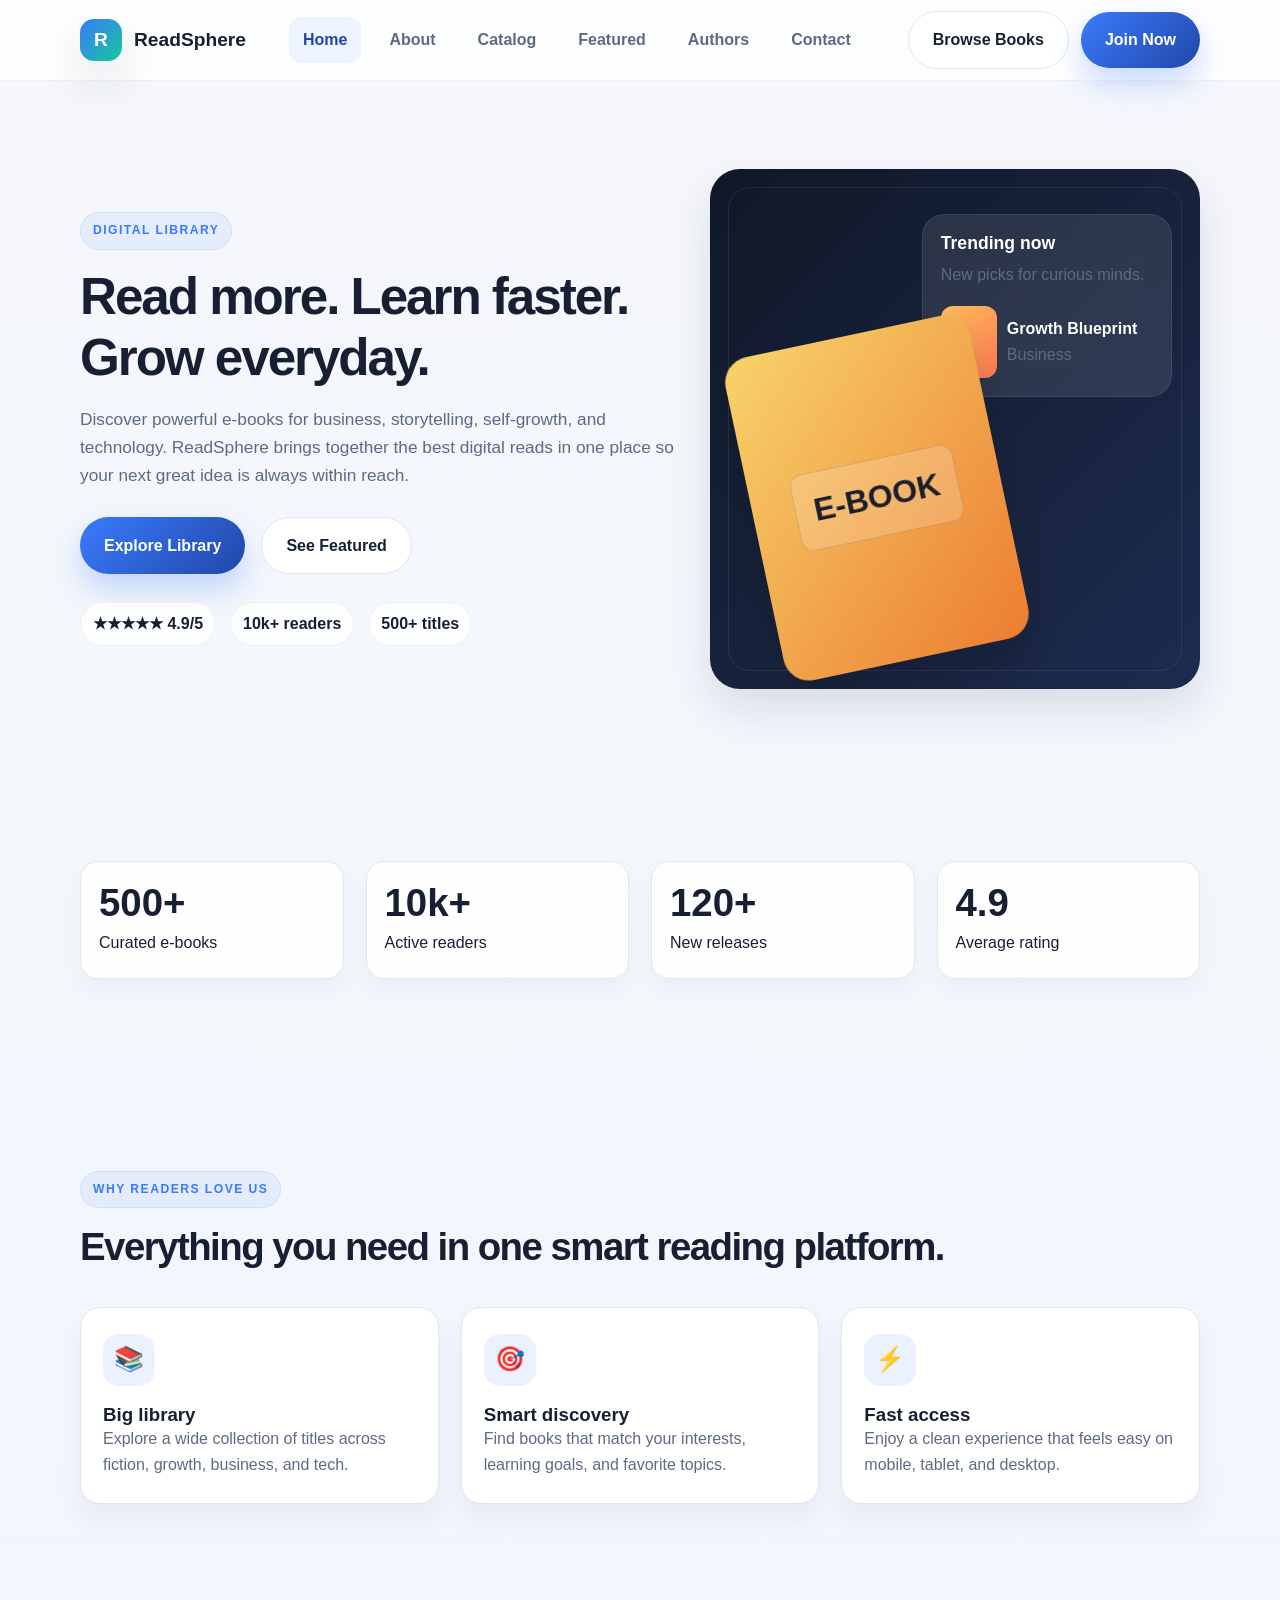
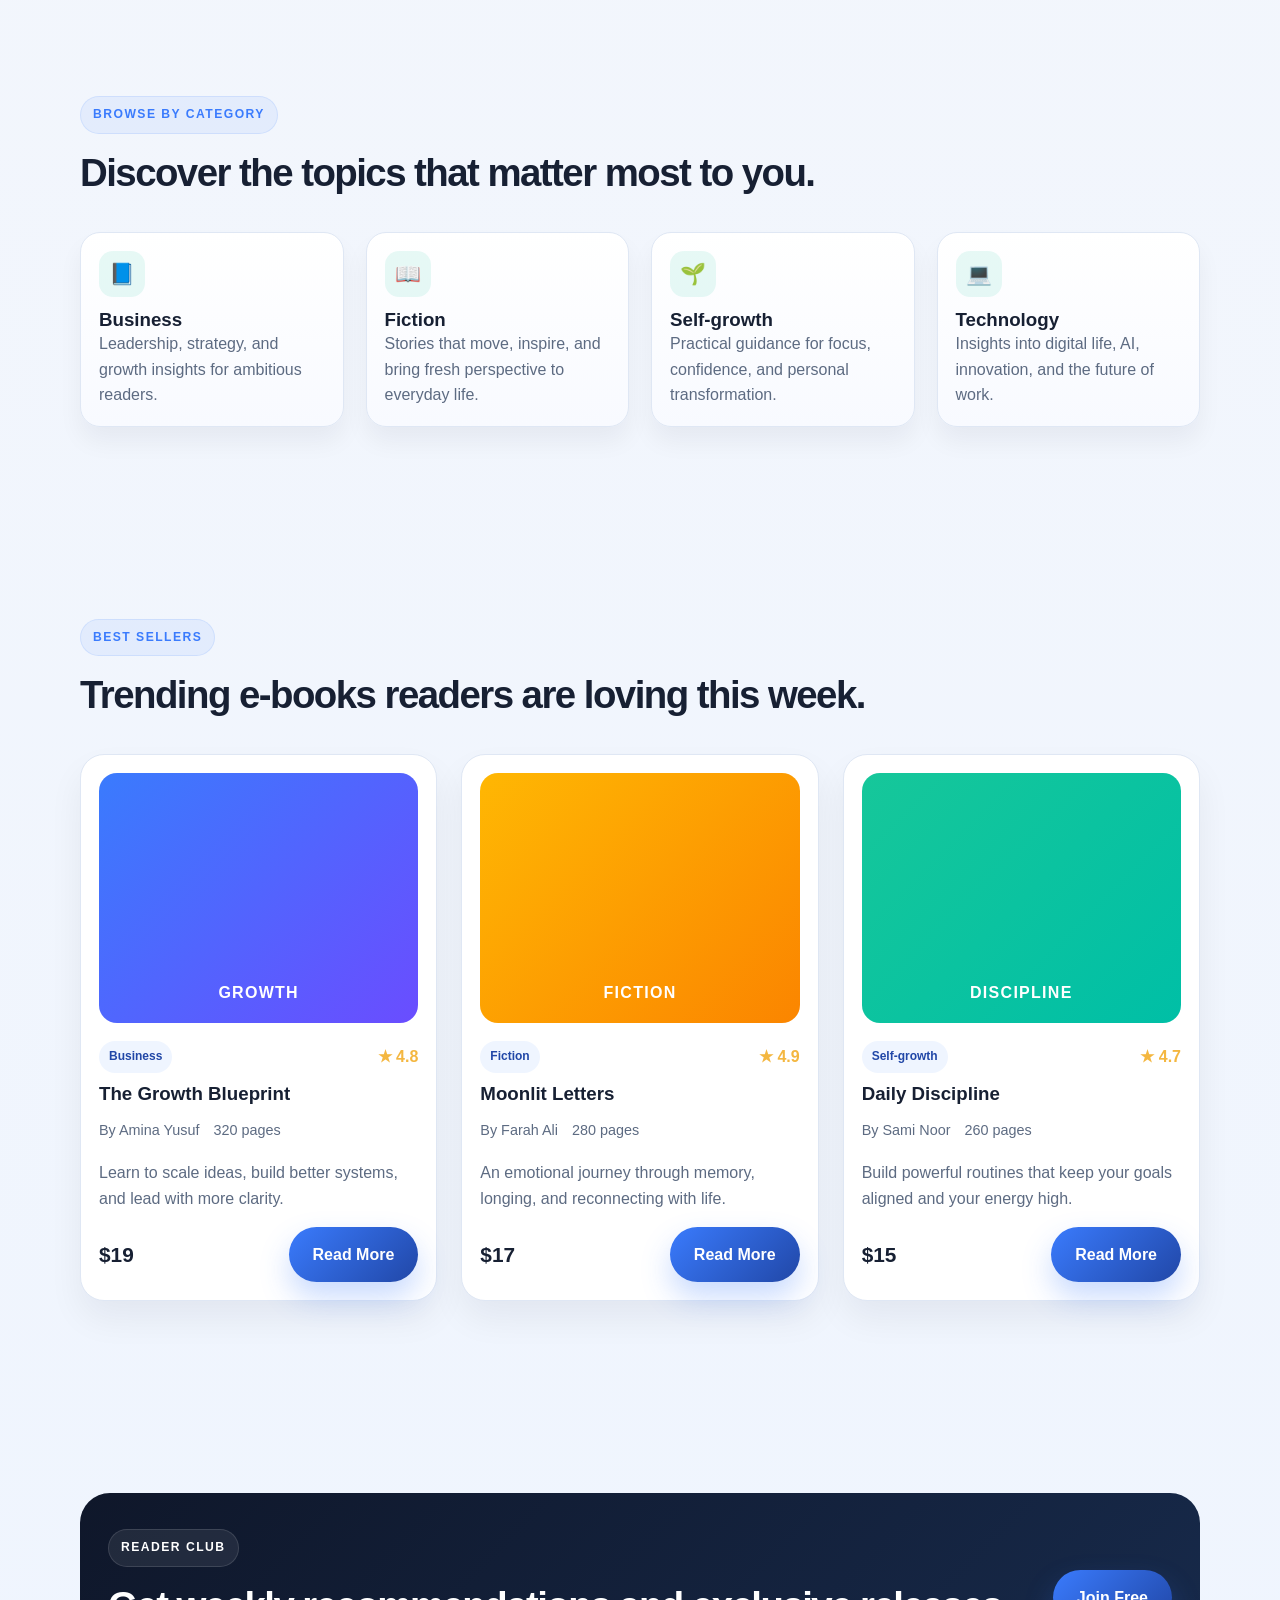
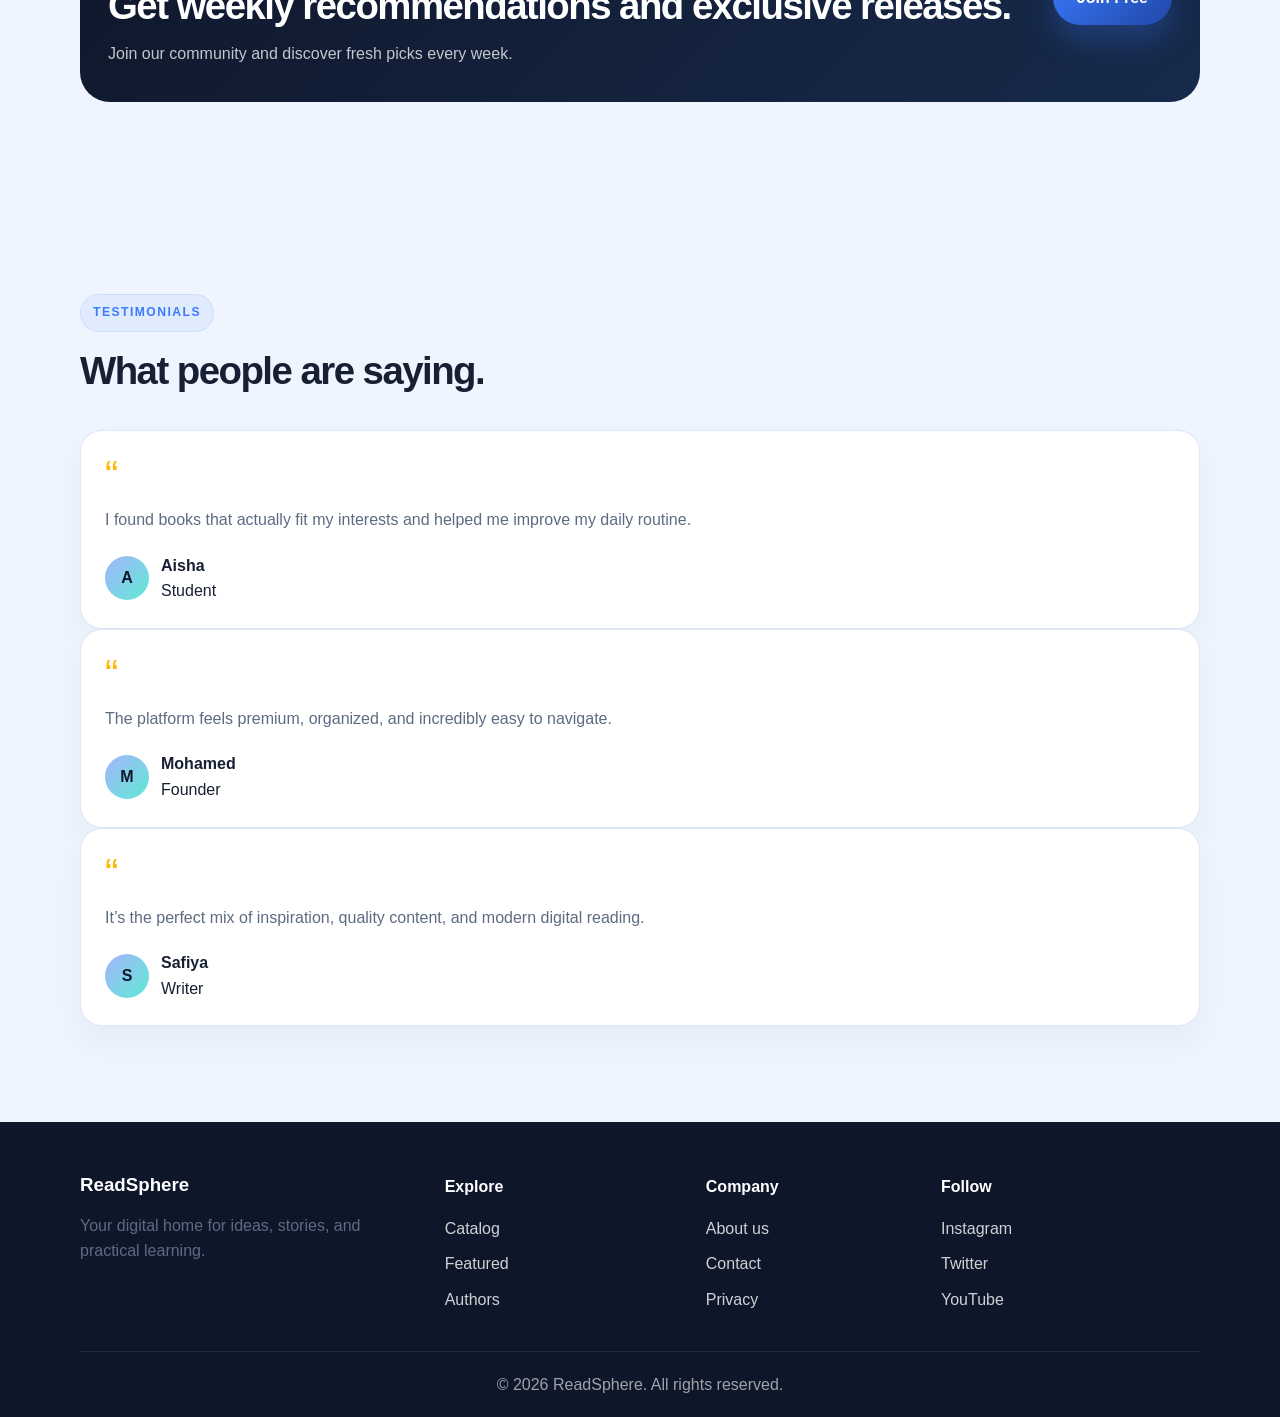
==== index.html @ 482d1f6d "adding about page" ====
<!DOCTYPE html>
<html lang="en">
  <head>
    <meta charset="UTF-8" />
    <meta name="viewport" content="width=device-width, initial-scale=1.0" />
    <title>ReadSphere | Digital E-Book Library</title>
    <meta name="description" content="ReadSphere is a modern e-book website featuring curated reads, bestselling titles, and a clean reader-first experience." />
    <link rel="stylesheet" href="styles.css" />
  </head>
  <body>
    <header class="site-header">
      <div class="container navbar">
        <a href="index.html" class="brand">
          <span class="brand-mark">R</span>
          <span>ReadSphere</span>
        </a>

        <button class="menu-toggle" aria-label="Open menu">☰</button>

        <nav class="nav-links">
          <a href="index.html" class="active">Home</a>
          <a href="about.html">About</a>
          <a href="catalog.html">Catalog</a>
          <a href="featured.html">Featured</a>
          <a href="authors.html">Authors</a>
          <a href="contact.html">Contact</a>
        </nav>

        <div class="nav-actions">
          <a class="btn btn-secondary" href="catalog.html">Browse Books</a>
          <a class="btn btn-primary" href="contact.html">Join Now</a>
        </div>
      </div>
    </header>

    <main>
      <section class="hero">
        <div class="container hero-inner">
          <div class="hero-copy">
            <span class="eyebrow">Digital library</span>
            <h1>Read more. Learn faster. Grow everyday.</h1>
            <p>
              Discover powerful e-books for business, storytelling, self-growth, and technology.
              ReadSphere brings together the best digital reads in one place so your next great idea is always within reach.
            </p>

            <div class="hero-actions">
              <a class="btn btn-primary" href="catalog.html">Explore Library</a>
              <a class="btn btn-secondary" href="featured.html">See Featured</a>
            </div>

            <div class="hero-meta">
              <span class="rating-pill">★★★★★ 4.9/5</span>
              <span class="stat-pill">10k+ readers</span>
              <span class="stat-pill">500+ titles</span>
            </div>
          </div>

          <div class="hero-visual">
            <div class="book-showcase">
              <div class="library-card">
                <h3>Trending now</h3>
                <p>New picks for curious minds.</p>
                <div class="mini-book">
                  <div class="mini-cover"></div>
                  <div>
                    <strong>Growth Blueprint</strong>
                    <p>Business</p>
                  </div>
                </div>
              </div>
              <div class="hero-book"></div>
            </div>
          </div>
        </div>
      </section>

      <section class="section">
        <div class="container">
          <div class="stats-grid">
            <div class="stat-card">
              <strong>500+</strong>
              <span>Curated e-books</span>
            </div>
            <div class="stat-card">
              <strong>10k+</strong>
              <span>Active readers</span>
            </div>
            <div class="stat-card">
              <strong>120+</strong>
              <span>New releases</span>
            </div>
            <div class="stat-card">
              <strong>4.9</strong>
              <span>Average rating</span>
            </div>
          </div>
        </div>
      </section>

      <section class="section">
        <div class="container">
          <div class="section-header">
            <span class="eyebrow">Why readers love us</span>
            <h2>Everything you need in one smart reading platform.</h2>
          </div>

          <div class="feature-grid">
            <article class="card feature-card">
              <div class="feature-icon">📚</div>
              <h3>Big library</h3>
              <p>Explore a wide collection of titles across fiction, growth, business, and tech.</p>
            </article>

            <article class="card feature-card">
              <div class="feature-icon">🎯</div>
              <h3>Smart discovery</h3>
              <p>Find books that match your interests, learning goals, and favorite topics.</p>
            </article>

            <article class="card feature-card">
              <div class="feature-icon">⚡</div>
              <h3>Fast access</h3>
              <p>Enjoy a clean experience that feels easy on mobile, tablet, and desktop.</p>
            </article>
          </div>
        </div>
      </section>

      <section class="section">
        <div class="container">
          <div class="section-header">
            <span class="eyebrow">Browse by category</span>
            <h2>Discover the topics that matter most to you.</h2>
          </div>

          <div class="category-grid">
            <article class="card category-card">
              <div class="category-badge">📘</div>
              <h3>Business</h3>
              <p>Leadership, strategy, and growth insights for ambitious readers.</p>
            </article>

            <article class="card category-card">
              <div class="category-badge">📖</div>
              <h3>Fiction</h3>
              <p>Stories that move, inspire, and bring fresh perspective to everyday life.</p>
            </article>

            <article class="card category-card">
              <div class="category-badge">🌱</div>
              <h3>Self-growth</h3>
              <p>Practical guidance for focus, confidence, and personal transformation.</p>
            </article>

            <article class="card category-card">
              <div class="category-badge">💻</div>
              <h3>Technology</h3>
              <p>Insights into digital life, AI, innovation, and the future of work.</p>
            </article>
          </div>
        </div>
      </section>

      <section class="section">
        <div class="container">
          <div class="section-header">
            <span class="eyebrow">Best sellers</span>
            <h2>Trending e-books readers are loving this week.</h2>
          </div>

          <div class="book-grid">
            <article class="book-card">
              <div class="book-cover">GROWTH</div>
              <div class="book-header">
                <span class="tag">Business</span>
                <span class="rating">★ 4.8</span>
              </div>
              <h3>The Growth Blueprint</h3>
              <div class="book-meta">
                <span>By Amina Yusuf</span>
                <span>320 pages</span>
              </div>
              <p>Learn to scale ideas, build better systems, and lead with more clarity.</p>
              <div class="book-footer">
                <span class="price">$19</span>
                <a class="btn btn-primary" href="featured.html">Read More</a>
              </div>
            </article>

            <article class="book-card">
              <div class="book-cover alt-1">FICTION</div>
              <div class="book-header">
                <span class="tag">Fiction</span>
                <span class="rating">★ 4.9</span>
              </div>
              <h3>Moonlit Letters</h3>
              <div class="book-meta">
                <span>By Farah Ali</span>
                <span>280 pages</span>
              </div>
              <p>An emotional journey through memory, longing, and reconnecting with life.</p>
              <div class="book-footer">
                <span class="price">$17</span>
                <a class="btn btn-primary" href="featured.html">Read More</a>
              </div>
            </article>

            <article class="book-card">
              <div class="book-cover alt-2">DISCIPLINE</div>
              <div class="book-header">
                <span class="tag">Self-growth</span>
                <span class="rating">★ 4.7</span>
              </div>
              <h3>Daily Discipline</h3>
              <div class="book-meta">
                <span>By Sami Noor</span>
                <span>260 pages</span>
              </div>
              <p>Build powerful routines that keep your goals aligned and your energy high.</p>
              <div class="book-footer">
                <span class="price">$15</span>
                <a class="btn btn-primary" href="featured.html">Read More</a>
              </div>
            </article>
          </div>
        </div>
      </section>

      <section class="section">
        <div class="container">
          <div class="cta">
            <div>
              <span class="eyebrow" style="background: rgba(255,255,255,0.08); color: white; border-color: rgba(255,255,255,0.12);">Reader club</span>
              <h2>Get weekly recommendations and exclusive releases.</h2>
              <p>Join our community and discover fresh picks every week.</p>
            </div>
            <a class="btn btn-primary" href="contact.html">Join Free</a>
          </div>
        </div>
      </section>

      <section class="section">
        <div class="container">
          <div class="section-header">
            <span class="eyebrow">Testimonials</span>
            <h2>What people are saying.</h2>
          </div>

          <div class="testimonial-grid">
            <article class="testimonial">
              <span class="quote-mark">“</span>
              <p>I found books that actually fit my interests and helped me improve my daily routine.</p>
              <div class="person">
                <div class="avatar">A</div>
                <div>
                  <strong>Aisha</strong>
                  <div>Student</div>
                </div>
              </div>
            </article>

            <article class="testimonial">
              <span class="quote-mark">“</span>
              <p>The platform feels premium, organized, and incredibly easy to navigate.</p>
              <div class="person">
                <div class="avatar">M</div>
                <div>
                  <strong>Mohamed</strong>
                  <div>Founder</div>
                </div>
              </div>
            </article>

            <article class="testimonial">
              <span class="quote-mark">“</span>
              <p>It’s the perfect mix of inspiration, quality content, and modern digital reading.</p>
              <div class="person">
                <div class="avatar">S</div>
                <div>
                  <strong>Safiya</strong>
                  <div>Writer</div>
                </div>
              </div>
            </article>
          </div>
        </div>
      </section>
    </main>

    <footer class="footer">
      <div class="container">
        <div class="footer-grid">
          <div>
            <h3>ReadSphere</h3>
            <p>Your digital home for ideas, stories, and practical learning.</p>
          </div>
          <div>
            <h4>Explore</h4>
            <ul class="footer-list">
              <li><a href="catalog.html">Catalog</a></li>
              <li><a href="featured.html">Featured</a></li>
              <li><a href="authors.html">Authors</a></li>
            </ul>
          </div>
          <div>
            <h4>Company</h4>
            <ul class="footer-list">
              <li><a href="about.html">About us</a></li>
              <li><a href="contact.html">Contact</a></li>
              <li><a href="#">Privacy</a></li>
            </ul>
          </div>
          <div>
            <h4>Follow</h4>
            <ul class="footer-list">
              <li>Instagram</li>
              <li>Twitter</li>
              <li>YouTube</li>
            </ul>
          </div>
        </div>

        <div class="footer-note">© <span id="year"></span> ReadSphere. All rights reserved.</div>
      </div>
    </footer>

    <script src="script.js"></script>
  </body>
</html>
---- styles.css ----
:root {
  --bg: #f5f7fb;
  --panel: #ffffff;
  --panel-soft: #eef3ff;
  --primary: #3a7bfd;
  --primary-dark: #2147a7;
  --secondary: #ffb703;
  --accent: #16c79a;
  --text: #172033;
  --muted: #5d6b82;
  --line: #dfe7f4;
  --shadow: 0 20px 45px rgba(19, 36, 66, 0.12);
  --radius: 20px;
}

* {
  box-sizing: border-box;
  margin: 0;
  padding: 0;
}

html {
  scroll-behavior: smooth;
}

body {
  font-family: 'Segoe UI', Tahoma, Geneva, Verdana, sans-serif;
  background: linear-gradient(180deg, #f5f7fb 0%, #edf4ff 100%);
  color: var(--text);
  line-height: 1.6;
}

a {
  text-decoration: none;
  color: inherit;
}

img {
  max-width: 100%;
  display: block;
}

button,
input,
textarea {
  font: inherit;
}

.container {
  width: min(1120px, calc(100% - 32px));
  margin: 0 auto;
}

.section {
  padding: 96px 0;
}

.section-header {
  margin-bottom: 36px;
}

.eyebrow {
  display: inline-block;
  font-size: 0.76rem;
  letter-spacing: 0.12em;
  text-transform: uppercase;
  color: var(--primary);
  background: rgba(58, 123, 253, 0.08);
  border: 1px solid rgba(58, 123, 253, 0.12);
  padding: 8px 12px;
  border-radius: 999px;
  margin-bottom: 16px;
  font-weight: 700;
}

h1, h2, h3 {
  line-height: 1.2;
}

h1 {
  font-size: clamp(2.5rem, 4vw, 4.4rem);
  letter-spacing: -0.04em;
}

h2 {
  font-size: clamp(2rem, 3vw, 3rem);
  letter-spacing: -0.04em;
  margin-bottom: 12px;
}

p {
  color: var(--muted);
}

.site-header {
  position: sticky;
  top: 0;
  z-index: 30;
  background: rgba(255, 255, 255, 0.8);
  backdrop-filter: blur(20px);
  border-bottom: 1px solid rgba(17, 24, 39, 0.06);
}

.navbar {
  display: flex;
  align-items: center;
  justify-content: space-between;
  min-height: 80px;
  gap: 24px;
}

.brand {
  display: inline-flex;
  align-items: center;
  gap: 12px;
  font-weight: 800;
  font-size: 1.2rem;
  color: var(--text);
}

.brand-mark {
  width: 42px;
  height: 42px;
  border-radius: 14px;
  display: grid;
  place-items: center;
  background: linear-gradient(135deg, var(--primary), var(--accent));
  color: #fff;
  font-weight: 700;
  box-shadow: var(--shadow);
}

.nav-links {
  display: flex;
  align-items: center;
  gap: 14px;
  flex-wrap: wrap;
}

.nav-links a {
  padding: 10px 14px;
  border-radius: 12px;
  color: var(--muted);
  font-weight: 600;
  transition: all 0.2s ease;
}

.nav-links a:hover,
.nav-links a.active {
  background: rgba(58, 123, 253, 0.08);
  color: var(--primary-dark);
}

.nav-actions {
  display: flex;
  align-items: center;
  gap: 12px;
}

.btn {
  display: inline-flex;
  align-items: center;
  justify-content: center;
  gap: 8px;
  border: none;
  border-radius: 999px;
  padding: 0.92rem 1.5rem;
  font-weight: 700;
  cursor: pointer;
  transition: transform 0.2s ease, box-shadow 0.2s ease;
}

.btn:hover {
  transform: translateY(-2px);
}

.btn-primary {
  background: linear-gradient(135deg, var(--primary), var(--primary-dark));
  color: white;
  box-shadow: 0 15px 30px rgba(58, 123, 253, 0.28);
}

.btn-secondary {
  background: white;
  color: var(--text);
  border: 1px solid var(--line);
}

.menu-toggle {
  display: none;
  border: 1px solid var(--line);
  background: white;
  color: var(--text);
  width: 44px;
  height: 44px;
  border-radius: 12px;
  cursor: pointer;
}

.hero {
  padding: 88px 0 58px;
}

.hero-inner {
  display: grid;
  grid-template-columns: 1.1fr 0.9fr;
  gap: 32px;
  align-items: center;
}

.hero-copy p {
  max-width: 620px;
  font-size: 1.08rem;
  margin: 18px 0 28px;
}

.hero-actions {
  display: flex;
  gap: 16px;
  flex-wrap: wrap;
}

.rating-pill,
.stat-pill {
  display: inline-flex;
  align-items: center;
  gap: 8px;
  background: rgba(255, 255, 255, 0.8);
  border: 1px solid rgba(23, 32, 51, 0.06);
  padding: 8px 12px;
  border-radius: 999px;
  font-weight: 700;
  color: var(--text);
}

.hero-meta {
  display: flex;
  flex-wrap: wrap;
  gap: 14px;
  margin-top: 28px;
}

.hero-visual {
  position: relative;
}

.book-showcase {
  position: relative;
  background: linear-gradient(135deg, #101827 0%, #1d2b4f 100%);
  border-radius: 30px;
  padding: 26px;
  min-height: 520px;
  box-shadow: var(--shadow);
  overflow: hidden;
}

.book-showcase::before {
  content: "";
  position: absolute;
  inset: 18px;
  border-radius: 22px;
  border: 1px solid rgba(255, 255, 255, 0.08);
}

.library-card {
  position: absolute;
  right: 28px;
  top: 45px;
  width: 250px;
  background: rgba(255, 255, 255, 0.1);
  border: 1px solid rgba(255, 255, 255, 0.08);
  border-radius: 22px;
  padding: 18px;
  color: white;
  backdrop-filter: blur(14px);
}

.library-card h3 {
  margin-bottom: 8px;
  font-size: 1.1rem;
}

.library-card .mini-book {
  display: flex;
  align-items: center;
  gap: 10px;
  margin-top: 18px;
}

.mini-cover {
  width: 56px;
  height: 72px;
  border-radius: 12px;
  background: linear-gradient(135deg, #ffbd59, #ff7b54);
}

.hero-book {
  position: absolute;
  left: 42px;
  bottom: 26px;
  width: 250px;
  height: 330px;
  background: linear-gradient(135deg, #f8d36a, #ec7d32);
  border-radius: 26px;
  transform: rotate(-12deg);
  box-shadow: 0 25px 42px rgba(0, 0, 0, 0.18);
  display: flex;
  align-items: center;
  justify-content: center;
  color: #1b1e2a;
  font-weight: 800;
  font-size: 2rem;
}

.hero-book::before {
  content: "E-BOOK";
  background: rgba(255, 255, 255, 0.18);
  border: 1px solid rgba(27, 30, 42, 0.15);
  padding: 12px 18px;
  border-radius: 12px;
}

.stats-grid,
.feature-grid,
.category-grid,
.author-grid,
.value-grid,
.contact-grid,
.footer-grid {
  display: grid;
  gap: 22px;
}

.stats-grid {
  grid-template-columns: repeat(4, minmax(0, 1fr));
  margin-top: 18px;
}

.stat-card {
  background: rgba(255, 255, 255, 0.9);
  border: 1px solid var(--line);
  border-radius: 18px;
  padding: 22px 18px;
  box-shadow: 0 10px 25px rgba(19, 36, 66, 0.04);
}

.stat-card strong {
  display: block;
  font-size: clamp(1.7rem, 3vw, 2.8rem);
  color: var(--text);
  line-height: 1;
  margin-bottom: 8px;
}

.feature-grid {
  grid-template-columns: repeat(3, minmax(0, 1fr));
}

.card {
  background: var(--panel);
  border: 1px solid var(--line);
  border-radius: var(--radius);
  overflow: hidden;
  box-shadow: 0 15px 25px rgba(17, 24, 39, 0.05);
}

.feature-card {
  padding: 26px 22px;
}

.feature-icon {
  width: 52px;
  height: 52px;
  border-radius: 16px;
  display: grid;
  place-items: center;
  font-size: 1.5rem;
  background: rgba(58, 123, 253, 0.1);
  color: var(--primary-dark);
  margin-bottom: 18px;
}

.category-grid {
  grid-template-columns: repeat(4, minmax(0, 1fr));
}

.category-card {
  padding: 18px;
  background: linear-gradient(180deg, white 0%, #f8faff 100%);
}

.category-badge {
  display: inline-flex;
  align-items: center;
  justify-content: center;
  width: 46px;
  height: 46px;
  border-radius: 14px;
  background: rgba(22, 199, 154, 0.1);
  color: var(--accent);
  font-size: 1.3rem;
  margin-bottom: 12px;
}

.book-grid {
  display: grid;
  grid-template-columns: repeat(3, minmax(0, 1fr));
  gap: 24px;
}

.book-card {
  background: white;
  border: 1px solid var(--line);
  border-radius: 24px;
  padding: 18px;
  box-shadow: 0 18px 35px rgba(17, 24, 39, 0.06);
}

.book-cover {
  height: 250px;
  border-radius: 18px;
  margin-bottom: 18px;
  display: flex;
  align-items: end;
  justify-content: center;
  padding: 18px;
  color: #fff;
  font-weight: 800;
  letter-spacing: 0.08em;
  background: linear-gradient(135deg, #3a7bfd, #6a4dff);
}

.book-cover.alt-1 { background: linear-gradient(135deg, #ffb703, #fb8500); }
.book-cover.alt-2 { background: linear-gradient(135deg, #16c79a, #00bfa6); }
.book-cover.alt-3 { background: linear-gradient(135deg, #f72585, #7209b7); }
.book-cover.alt-4 { background: linear-gradient(135deg, #4cc9f0, #3a86ff); }
.book-cover.alt-5 { background: linear-gradient(135deg, #06d6a0, #118ab2); }
.book-cover.alt-6 { background: linear-gradient(135deg, #ef476f, #ff9f1c); }

.book-header,
.book-meta,
.book-footer,
.contact-item {
  display: flex;
  align-items: center;
  justify-content: space-between;
  gap: 10px;
}

.book-header {
  margin-bottom: 10px;
}

.book-meta {
  justify-content: flex-start;
  margin: 14px 0 18px;
  color: var(--muted);
  gap: 14px;
  font-size: 0.9rem;
}

.book-footer {
  margin-top: 16px;
}

.tag {
  display: inline-flex;
  align-items: center;
  border-radius: 999px;
  background: rgba(58, 123, 253, 0.08);
  color: var(--primary-dark);
  padding: 6px 10px;
  font-size: 0.75rem;
  font-weight: 700;
}

.rating {
  color: #f4b740;
  font-weight: 700;
}

.price {
  font-size: 1.3rem;
  font-weight: 800;
  color: var(--text);
}

.cta {
  padding: 36px 28px;
  border-radius: 30px;
  background: linear-gradient(135deg, #0f172a, #172a4b);
  color: white;
  display: flex;
  align-items: center;
  justify-content: space-between;
  gap: 20px;
}

.cta p {
  color: rgba(255, 255, 255, 0.75);
}

.testimonial-grid,
.value-grid,
.author-grid,
.contact-grid,
.footer-grid {
  grid-template-columns: repeat(3, minmax(0, 1fr));
}

.testimonial,
.value-card,
.author-card,
.contact-panel,
.faq-item {
  background: white;
  border: 1px solid var(--line);
  border-radius: 22px;
  padding: 24px;
  box-shadow: 0 15px 30px rgba(17, 24, 39, 0.04);
}

.quote-mark {
  color: var(--secondary);
  font-size: 2.5rem;
  line-height: 1;
  display: block;
  margin-bottom: 12px;
}

.person {
  display: flex;
  align-items: center;
  gap: 12px;
  margin-top: 20px;
}

.avatar {
  width: 44px;
  height: 44px;
  border-radius: 50%;
  background: linear-gradient(135deg, #a5b4fc, #5eead4);
  display: grid;
  place-items: center;
  color: #0f172a;
  font-weight: 800;
}

.page-hero {
  padding: 80px 0 20px;
}

.page-hero .hero-box {
  background: linear-gradient(135deg, rgba(58, 123, 253, 0.08), rgba(22, 199, 154, 0.08));
  border: 1px solid rgba(58, 123, 253, 0.12);
  border-radius: 30px;
  padding: 38px 32px;
}

.filter-bar {
  display: flex;
  align-items: center;
  justify-content: space-between;
  gap: 16px;
  margin: 28px 0 24px;
  flex-wrap: wrap;
}

.search-wrap {
  flex: 1;
  min-width: 220px;
}

.search-wrap input {
  width: 100%;
  border: 1px solid var(--line);
  border-radius: 999px;
  background: white;
  padding: 15px 18px;
  outline: none;
}

.filter-pills {
  display: flex;
  flex-wrap: wrap;
  gap: 10px;
}

.pill {
  border: 1px solid var(--line);
  background: white;
  color: var(--muted);
  border-radius: 999px;
  padding: 8px 14px;
  cursor: pointer;
  font-weight: 700;
}

.pill.active {
  background: var(--primary);
  color: white;
  border-color: var(--primary);
}

.about-grid,
.contact-grid {
  display: grid;
  grid-template-columns: 1.1fr 0.9fr;
  gap: 28px;
}

.story-panel {
  background: linear-gradient(135deg, rgba(58, 123, 253, 0.06), rgba(255, 183, 3, 0.06));
  border: 1px solid rgba(58, 123, 253, 0.12);
  border-radius: 30px;
  padding: 34px;
}

.check-list {
  list-style: none;
  display: grid;
  gap: 12px;
  margin-top: 22px;
}

.check-list li {
  display: flex;
  align-items: center;
  gap: 10px;
  color: var(--text);
  font-weight: 600;
}

.check-list li::before {
  content: "✓";
  width: 24px;
  height: 24px;
  display: inline-grid;
  place-items: center;
  border-radius: 50%;
  background: rgba(22, 199, 154, 0.12);
  color: var(--accent);
  font-weight: 900;
}

.process-list {
  display: grid;
  gap: 18px;
}

.process-step {
  background: white;
  border: 1px solid var(--line);
  border-radius: 18px;
  padding: 18px 20px;
}

.process-step strong {
  display: inline-flex;
  align-items: center;
  justify-content: center;
  width: 32px;
  height: 32px;
  border-radius: 10px;
  background: rgba(58, 123, 253, 0.08);
  color: var(--primary-dark);
  margin-right: 10px;
}

.contact-panel form {
  display: grid;
  gap: 16px;
}

.form-group {
  display: grid;
  gap: 8px;
}

.form-group input,
.form-group textarea {
  width: 100%;
  border: 1px solid var(--line);
  border-radius: 14px;
  background: #f9fbff;
  padding: 14px 16px;
  outline: none;
}

.faq-list {
  display: grid;
  gap: 14px;
  margin-top: 20px;
}

.faq-item {
  overflow: hidden;
}

.faq-question {
  width: 100%;
  background: transparent;
  border: 0;
  text-align: left;
  display: flex;
  align-items: center;
  justify-content: space-between;
  gap: 16px;
  font-weight: 700;
  color: var(--text);
  cursor: pointer;
  padding: 0;
}

.faq-answer {
  max-height: 0;
  overflow: hidden;
  transition: max-height 0.25s ease;
}

.faq-item.open .faq-answer {
  max-height: 200px;
  margin-top: 12px;
}

.footer {
  background: #0e1729;
  color: rgba(255, 255, 255, 0.8);
  padding: 52px 0 20px;
}

.footer-grid {
  grid-template-columns: 1.3fr 0.9fr 0.8fr 1fr;
  gap: 28px;
  margin-bottom: 38px;
}

.footer h3,
.footer h4 {
  color: white;
  margin-bottom: 16px;
}

.footer-list {
  list-style: none;
  display: grid;
  gap: 10px;
}

.footer-note {
  padding-top: 20px;
  border-top: 1px solid rgba(255, 255, 255, 0.08);
  text-align: center;
  color: rgba(255, 255, 255, 0.6);
}

@media (max-width: 980px) {
  .hero-inner,
  .about-grid,
  .contact-grid,
  .footer-grid,
  .testimonial-grid,
  .value-grid,
  .author-grid,
  .book-grid,
  .feature-grid,
  .category-grid,
  .stats-grid {
    grid-template-columns: 1fr 1fr;
  }

  .hero-inner {
    grid-template-columns: 1fr;
  }
}

@media (max-width: 740px) {
  .menu-toggle {
    display: inline-grid;
    place-items: center;
  }

  .nav-links {
    position: absolute;
    left: 16px;
    right: 16px;
    top: calc(100% + 12px);
    display: none;
    background: white;
    border: 1px solid var(--line);
    border-radius: 18px;
    padding: 12px;
    box-shadow: var(--shadow);
    flex-direction: column;
    align-items: stretch;
  }

  .nav-links.open {
    display: flex;
  }

  .nav-actions {
    display: none;
  }

  .stats-grid,
  .feature-grid,
  .category-grid,
  .testimonial-grid,
  .value-grid,
  .author-grid,
  .contact-grid,
  .footer-grid,
  .book-grid,
  .about-grid {
    grid-template-columns: 1fr;
  }

  .cta {
    flex-direction: column;
    align-items: flex-start;
  }

  .hero-copy {
    text-align: center;
  }

  .hero-actions {
    justify-content: center;
  }

  .book-showcase {
    min-height: 440px;
  }

  .hero-book {
    left: 18px;
    width: 200px;
    height: 280px;
  }
}
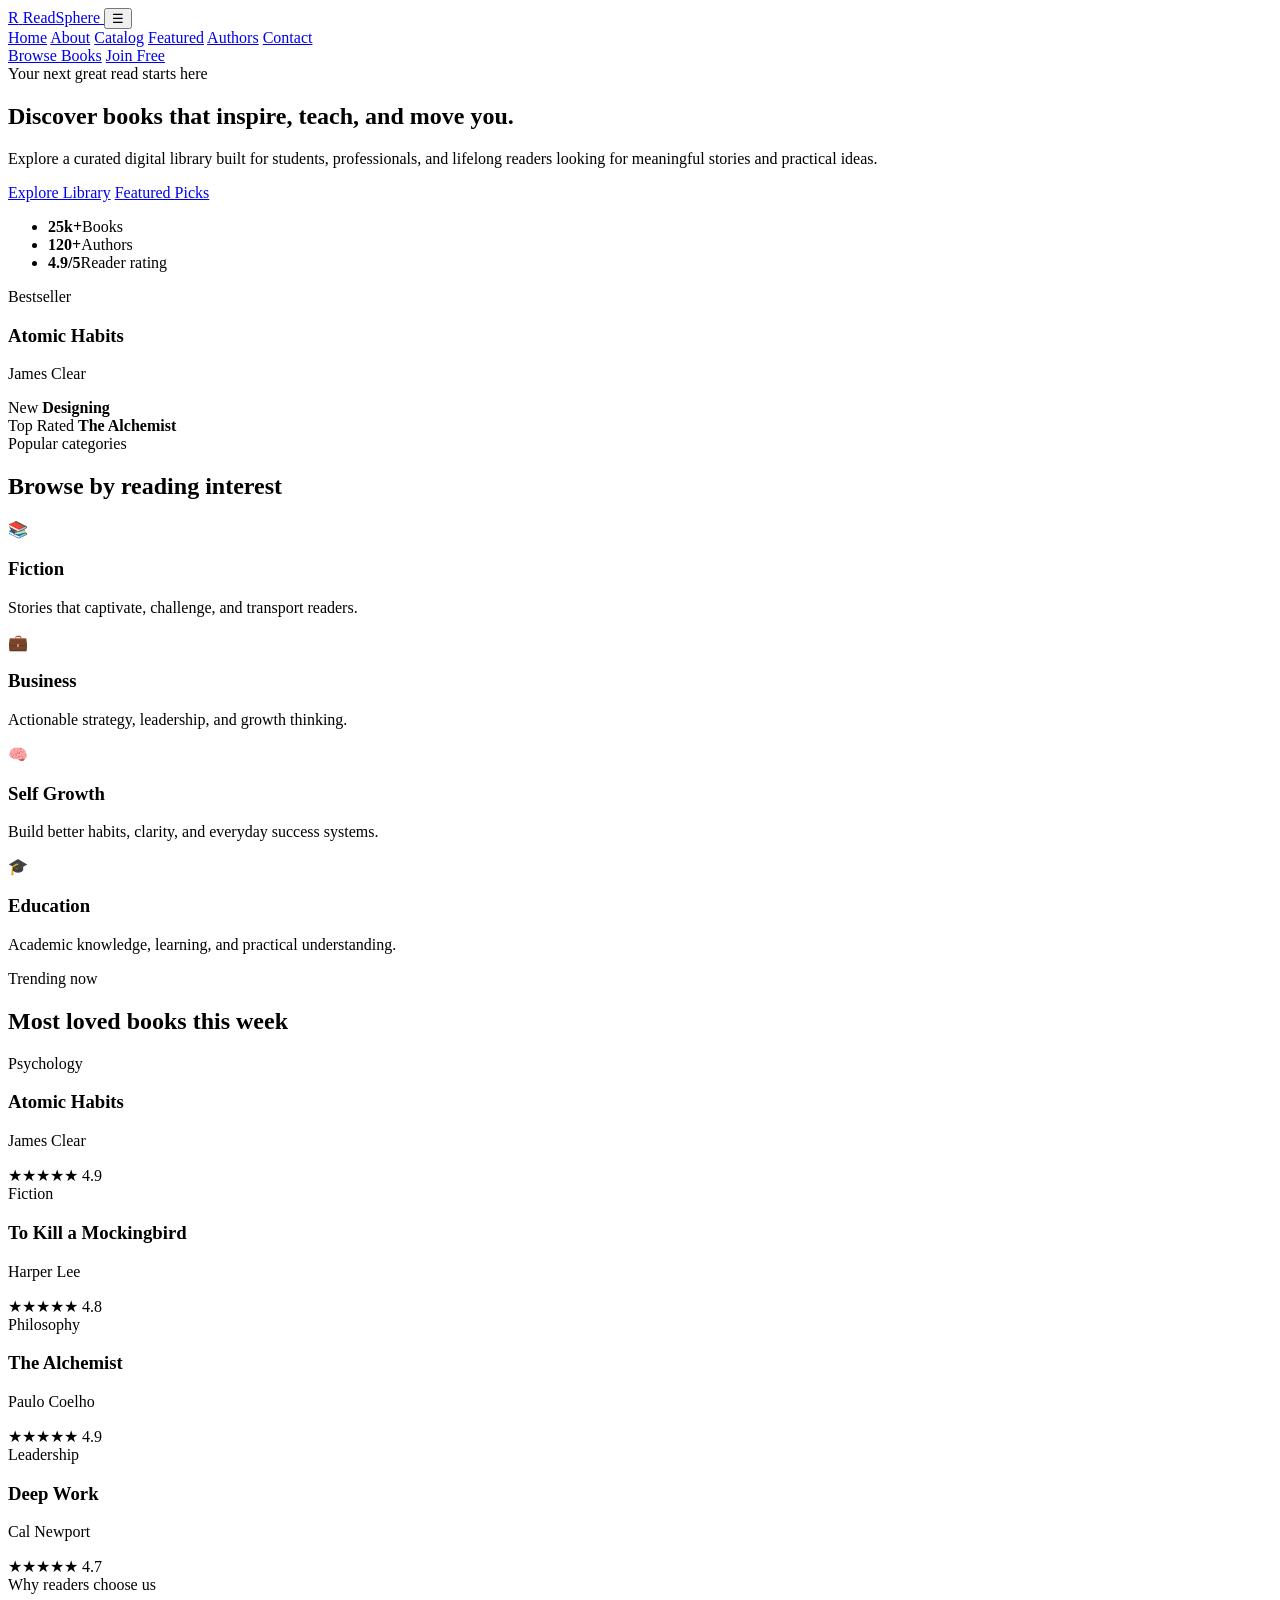
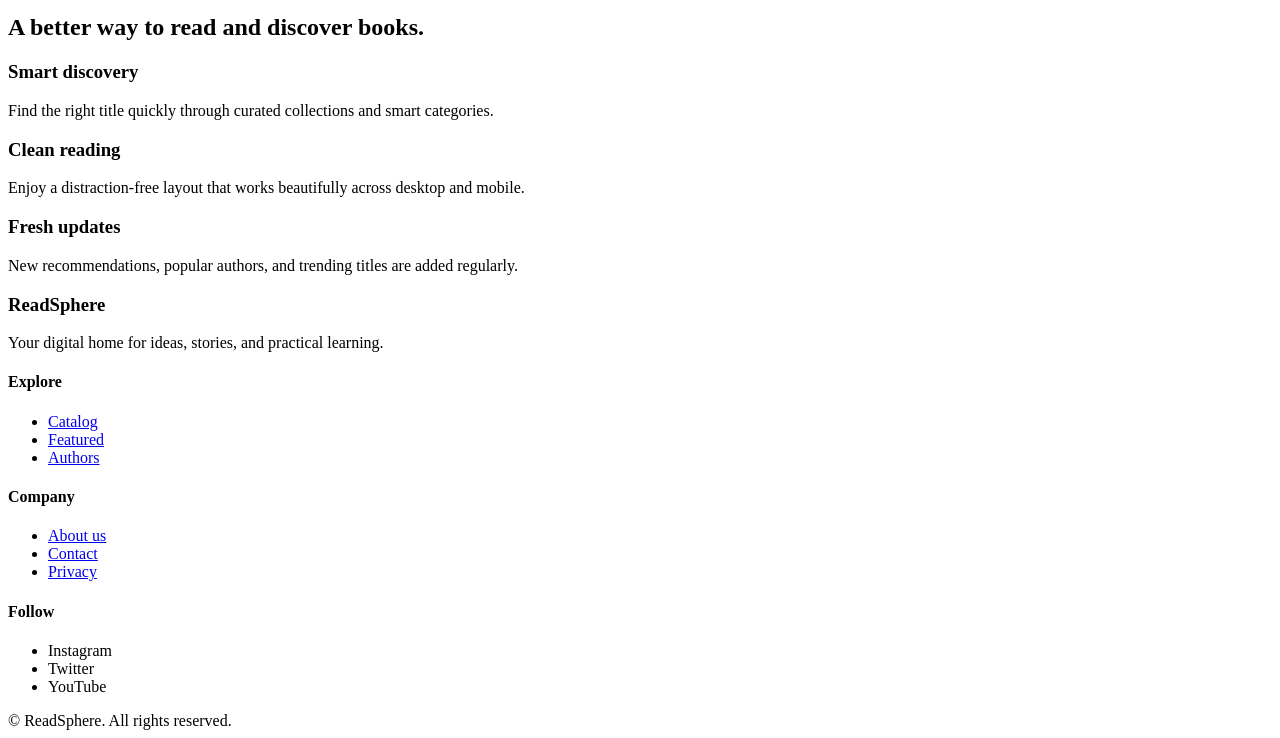
==== commit e67bb913: "adding the most important page" ====
--- a/index.html
+++ b/index.html
@@ -3,21 +3,21 @@
   <head>
     <meta charset="UTF-8" />
     <meta name="viewport" content="width=device-width, initial-scale=1.0" />
-    <title>ReadSphere | Digital E-Book Library</title>
-    <meta name="description" content="ReadSphere is a modern e-book website featuring curated reads, bestselling titles, and a clean reader-first experience." />
+    <title>ReadSphere | Digital Library</title>
+    <meta name="description" content="ReadSphere is a modern e-book platform with curated reads, featured authors, and a seamless reading experience." />
     <link rel="stylesheet" href="styles.css" />
   </head>
   <body>
     <header class="site-header">
       <div class="container navbar">
-        <a href="index.html" class="brand">
+        <a href="index.html" class="brand" aria-label="ReadSphere home">
           <span class="brand-mark">R</span>
           <span>ReadSphere</span>
         </a>
 
         <button class="menu-toggle" aria-label="Open menu">☰</button>
 
-        <nav class="nav-links">
+        <nav class="nav-links" aria-label="Main navigation">
           <a href="index.html" class="active">Home</a>
           <a href="about.html">About</a>
           <a href="catalog.html">Catalog</a>
@@ -28,71 +28,52 @@
 
         <div class="nav-actions">
           <a class="btn btn-secondary" href="catalog.html">Browse Books</a>
-          <a class="btn btn-primary" href="contact.html">Join Now</a>
+          <a class="btn btn-primary" href="contact.html">Join Free</a>
         </div>
       </div>
     </header>
 
     <main>
-      <section class="hero">
-        <div class="container hero-inner">
+      <section class="hero-section">
+        <div class="container hero-layout">
           <div class="hero-copy">
-            <span class="eyebrow">Digital library</span>
-            <h1>Read more. Learn faster. Grow everyday.</h1>
+            <span class="eyebrow">Your next great read starts here</span>
+            <h1>Discover books that inspire, teach, and move you.</h1>
             <p>
-              Discover powerful e-books for business, storytelling, self-growth, and technology.
-              ReadSphere brings together the best digital reads in one place so your next great idea is always within reach.
+              Explore a curated digital library built for students, professionals,
+              and lifelong readers looking for meaningful stories and practical ideas.
             </p>
 
-            <div class="hero-actions">
+            <div class="cta-row">
               <a class="btn btn-primary" href="catalog.html">Explore Library</a>
-              <a class="btn btn-secondary" href="featured.html">See Featured</a>
-            </div>
-
-            <div class="hero-meta">
-              <span class="rating-pill">★★★★★ 4.9/5</span>
-              <span class="stat-pill">10k+ readers</span>
-              <span class="stat-pill">500+ titles</span>
-            </div>
-          </div>
-
-          <div class="hero-visual">
+              <a class="btn btn-secondary" href="featured.html">Featured Picks</a>
+            </div>
+
+            <ul class="hero-stats">
+              <li><strong>25k+</strong><span>Books</span></li>
+              <li><strong>120+</strong><span>Authors</span></li>
+              <li><strong>4.9/5</strong><span>Reader rating</span></li>
+            </ul>
+          </div>
+
+          <div class="hero-panel">
             <div class="book-showcase">
-              <div class="library-card">
-                <h3>Trending now</h3>
-                <p>New picks for curious minds.</p>
-                <div class="mini-book">
-                  <div class="mini-cover"></div>
-                  <div>
-                    <strong>Growth Blueprint</strong>
-                    <p>Business</p>
-                  </div>
+              <div class="book-cover large-cover">
+                <span class="mini-tag">Bestseller</span>
+                <h3>Atomic Habits</h3>
+                <p>James Clear</p>
+              </div>
+
+              <div class="stacked-cards">
+                <div class="mini-card">
+                  <span>New</span>
+                  <strong>Designing</strong>
                 </div>
-              </div>
-              <div class="hero-book"></div>
-            </div>
-          </div>
-        </div>
-      </section>
-
-      <section class="section">
-        <div class="container">
-          <div class="stats-grid">
-            <div class="stat-card">
-              <strong>500+</strong>
-              <span>Curated e-books</span>
-            </div>
-            <div class="stat-card">
-              <strong>10k+</strong>
-              <span>Active readers</span>
-            </div>
-            <div class="stat-card">
-              <strong>120+</strong>
-              <span>New releases</span>
-            </div>
-            <div class="stat-card">
-              <strong>4.9</strong>
-              <span>Average rating</span>
+                <div class="mini-card accent">
+                  <span>Top Rated</span>
+                  <strong>The Alchemist</strong>
+                </div>
+              </div>
             </div>
           </div>
         </div>
@@ -101,188 +82,109 @@
       <section class="section">
         <div class="container">
           <div class="section-header">
-            <span class="eyebrow">Why readers love us</span>
-            <h2>Everything you need in one smart reading platform.</h2>
-          </div>
-
-          <div class="feature-grid">
-            <article class="card feature-card">
-              <div class="feature-icon">📚</div>
-              <h3>Big library</h3>
-              <p>Explore a wide collection of titles across fiction, growth, business, and tech.</p>
-            </article>
-
-            <article class="card feature-card">
-              <div class="feature-icon">🎯</div>
-              <h3>Smart discovery</h3>
-              <p>Find books that match your interests, learning goals, and favorite topics.</p>
-            </article>
-
-            <article class="card feature-card">
-              <div class="feature-icon">⚡</div>
-              <h3>Fast access</h3>
-              <p>Enjoy a clean experience that feels easy on mobile, tablet, and desktop.</p>
-            </article>
-          </div>
-        </div>
-      </section>
-
-      <section class="section">
+            <span class="eyebrow">Popular categories</span>
+            <h2>Browse by reading interest</h2>
+          </div>
+
+          <div class="category-grid">
+            <article class="category-card">
+              <div class="icon">📚</div>
+              <h3>Fiction</h3>
+              <p>Stories that captivate, challenge, and transport readers.</p>
+            </article>
+
+            <article class="category-card">
+              <div class="icon">💼</div>
+              <h3>Business</h3>
+              <p>Actionable strategy, leadership, and growth thinking.</p>
+            </article>
+
+            <article class="category-card">
+              <div class="icon">🧠</div>
+              <h3>Self Growth</h3>
+              <p>Build better habits, clarity, and everyday success systems.</p>
+            </article>
+
+            <article class="category-card">
+              <div class="icon">🎓</div>
+              <h3>Education</h3>
+              <p>Academic knowledge, learning, and practical understanding.</p>
+            </article>
+          </div>
+        </div>
+      </section>
+
+      <section class="section alt-bg">
         <div class="container">
           <div class="section-header">
-            <span class="eyebrow">Browse by category</span>
-            <h2>Discover the topics that matter most to you.</h2>
-          </div>
-
-          <div class="category-grid">
-            <article class="card category-card">
-              <div class="category-badge">📘</div>
-              <h3>Business</h3>
-              <p>Leadership, strategy, and growth insights for ambitious readers.</p>
-            </article>
-
-            <article class="card category-card">
-              <div class="category-badge">📖</div>
-              <h3>Fiction</h3>
-              <p>Stories that move, inspire, and bring fresh perspective to everyday life.</p>
-            </article>
-
-            <article class="card category-card">
-              <div class="category-badge">🌱</div>
-              <h3>Self-growth</h3>
-              <p>Practical guidance for focus, confidence, and personal transformation.</p>
-            </article>
-
-            <article class="card category-card">
-              <div class="category-badge">💻</div>
-              <h3>Technology</h3>
-              <p>Insights into digital life, AI, innovation, and the future of work.</p>
+            <span class="eyebrow">Trending now</span>
+            <h2>Most loved books this week</h2>
+          </div>
+
+          <div class="book-grid">
+            <article class="book-card">
+              <div class="book-art art-1"></div>
+              <div class="book-meta">
+                <span class="tag">Psychology</span>
+                <h3>Atomic Habits</h3>
+                <p>James Clear</p>
+                <div class="rating">★★★★★ 4.9</div>
+              </div>
+            </article>
+
+            <article class="book-card">
+              <div class="book-art art-2"></div>
+              <div class="book-meta">
+                <span class="tag">Fiction</span>
+                <h3>To Kill a Mockingbird</h3>
+                <p>Harper Lee</p>
+                <div class="rating">★★★★★ 4.8</div>
+              </div>
+            </article>
+
+            <article class="book-card">
+              <div class="book-art art-3"></div>
+              <div class="book-meta">
+                <span class="tag">Philosophy</span>
+                <h3>The Alchemist</h3>
+                <p>Paulo Coelho</p>
+                <div class="rating">★★★★★ 4.9</div>
+              </div>
+            </article>
+
+            <article class="book-card">
+              <div class="book-art art-4"></div>
+              <div class="book-meta">
+                <span class="tag">Leadership</span>
+                <h3>Deep Work</h3>
+                <p>Cal Newport</p>
+                <div class="rating">★★★★★ 4.7</div>
+              </div>
             </article>
           </div>
         </div>
       </section>
 
       <section class="section">
-        <div class="container">
-          <div class="section-header">
-            <span class="eyebrow">Best sellers</span>
-            <h2>Trending e-books readers are loving this week.</h2>
-          </div>
-
-          <div class="book-grid">
-            <article class="book-card">
-              <div class="book-cover">GROWTH</div>
-              <div class="book-header">
-                <span class="tag">Business</span>
-                <span class="rating">★ 4.8</span>
-              </div>
-              <h3>The Growth Blueprint</h3>
-              <div class="book-meta">
-                <span>By Amina Yusuf</span>
-                <span>320 pages</span>
-              </div>
-              <p>Learn to scale ideas, build better systems, and lead with more clarity.</p>
-              <div class="book-footer">
-                <span class="price">$19</span>
-                <a class="btn btn-primary" href="featured.html">Read More</a>
-              </div>
-            </article>
-
-            <article class="book-card">
-              <div class="book-cover alt-1">FICTION</div>
-              <div class="book-header">
-                <span class="tag">Fiction</span>
-                <span class="rating">★ 4.9</span>
-              </div>
-              <h3>Moonlit Letters</h3>
-              <div class="book-meta">
-                <span>By Farah Ali</span>
-                <span>280 pages</span>
-              </div>
-              <p>An emotional journey through memory, longing, and reconnecting with life.</p>
-              <div class="book-footer">
-                <span class="price">$17</span>
-                <a class="btn btn-primary" href="featured.html">Read More</a>
-              </div>
-            </article>
-
-            <article class="book-card">
-              <div class="book-cover alt-2">DISCIPLINE</div>
-              <div class="book-header">
-                <span class="tag">Self-growth</span>
-                <span class="rating">★ 4.7</span>
-              </div>
-              <h3>Daily Discipline</h3>
-              <div class="book-meta">
-                <span>By Sami Noor</span>
-                <span>260 pages</span>
-              </div>
-              <p>Build powerful routines that keep your goals aligned and your energy high.</p>
-              <div class="book-footer">
-                <span class="price">$15</span>
-                <a class="btn btn-primary" href="featured.html">Read More</a>
-              </div>
-            </article>
-          </div>
-        </div>
-      </section>
-
-      <section class="section">
-        <div class="container">
-          <div class="cta">
+        <div class="container highlight-panel">
+          <div>
+            <span class="eyebrow">Why readers choose us</span>
+            <h2>A better way to read and discover books.</h2>
+          </div>
+
+          <div class="feature-list">
             <div>
-              <span class="eyebrow" style="background: rgba(255,255,255,0.08); color: white; border-color: rgba(255,255,255,0.12);">Reader club</span>
-              <h2>Get weekly recommendations and exclusive releases.</h2>
-              <p>Join our community and discover fresh picks every week.</p>
-            </div>
-            <a class="btn btn-primary" href="contact.html">Join Free</a>
-          </div>
-        </div>
-      </section>
-
-      <section class="section">
-        <div class="container">
-          <div class="section-header">
-            <span class="eyebrow">Testimonials</span>
-            <h2>What people are saying.</h2>
-          </div>
-
-          <div class="testimonial-grid">
-            <article class="testimonial">
-              <span class="quote-mark">“</span>
-              <p>I found books that actually fit my interests and helped me improve my daily routine.</p>
-              <div class="person">
-                <div class="avatar">A</div>
-                <div>
-                  <strong>Aisha</strong>
-                  <div>Student</div>
-                </div>
-              </div>
-            </article>
-
-            <article class="testimonial">
-              <span class="quote-mark">“</span>
-              <p>The platform feels premium, organized, and incredibly easy to navigate.</p>
-              <div class="person">
-                <div class="avatar">M</div>
-                <div>
-                  <strong>Mohamed</strong>
-                  <div>Founder</div>
-                </div>
-              </div>
-            </article>
-
-            <article class="testimonial">
-              <span class="quote-mark">“</span>
-              <p>It’s the perfect mix of inspiration, quality content, and modern digital reading.</p>
-              <div class="person">
-                <div class="avatar">S</div>
-                <div>
-                  <strong>Safiya</strong>
-                  <div>Writer</div>
-                </div>
-              </div>
-            </article>
+              <h3>Smart discovery</h3>
+              <p>Find the right title quickly through curated collections and smart categories.</p>
+            </div>
+            <div>
+              <h3>Clean reading</h3>
+              <p>Enjoy a distraction-free layout that works beautifully across desktop and mobile.</p>
+            </div>
+            <div>
+              <h3>Fresh updates</h3>
+              <p>New recommendations, popular authors, and trending titles are added regularly.</p>
+            </div>
           </div>
         </div>
       </section>
@@ -320,7 +222,6 @@
             </ul>
           </div>
         </div>
-
         <div class="footer-note">© <span id="year"></span> ReadSphere. All rights reserved.</div>
       </div>
     </footer>
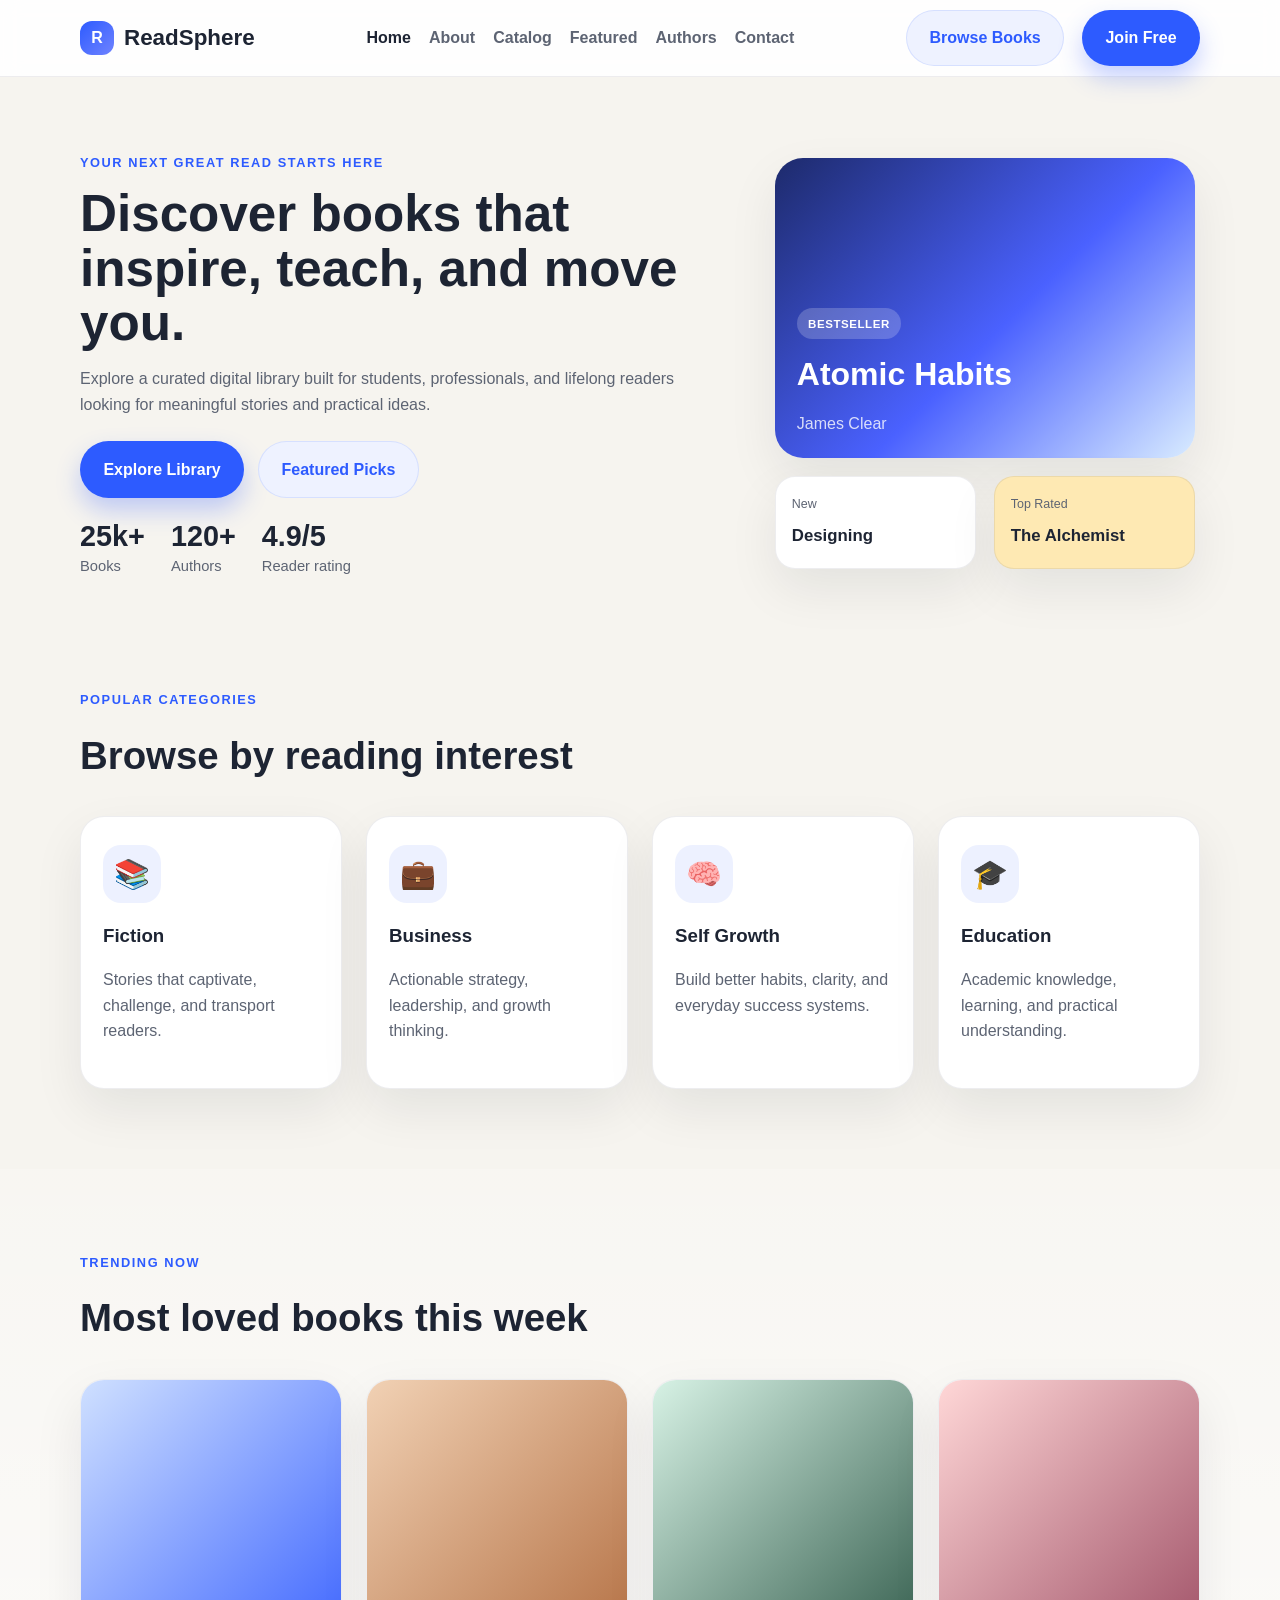
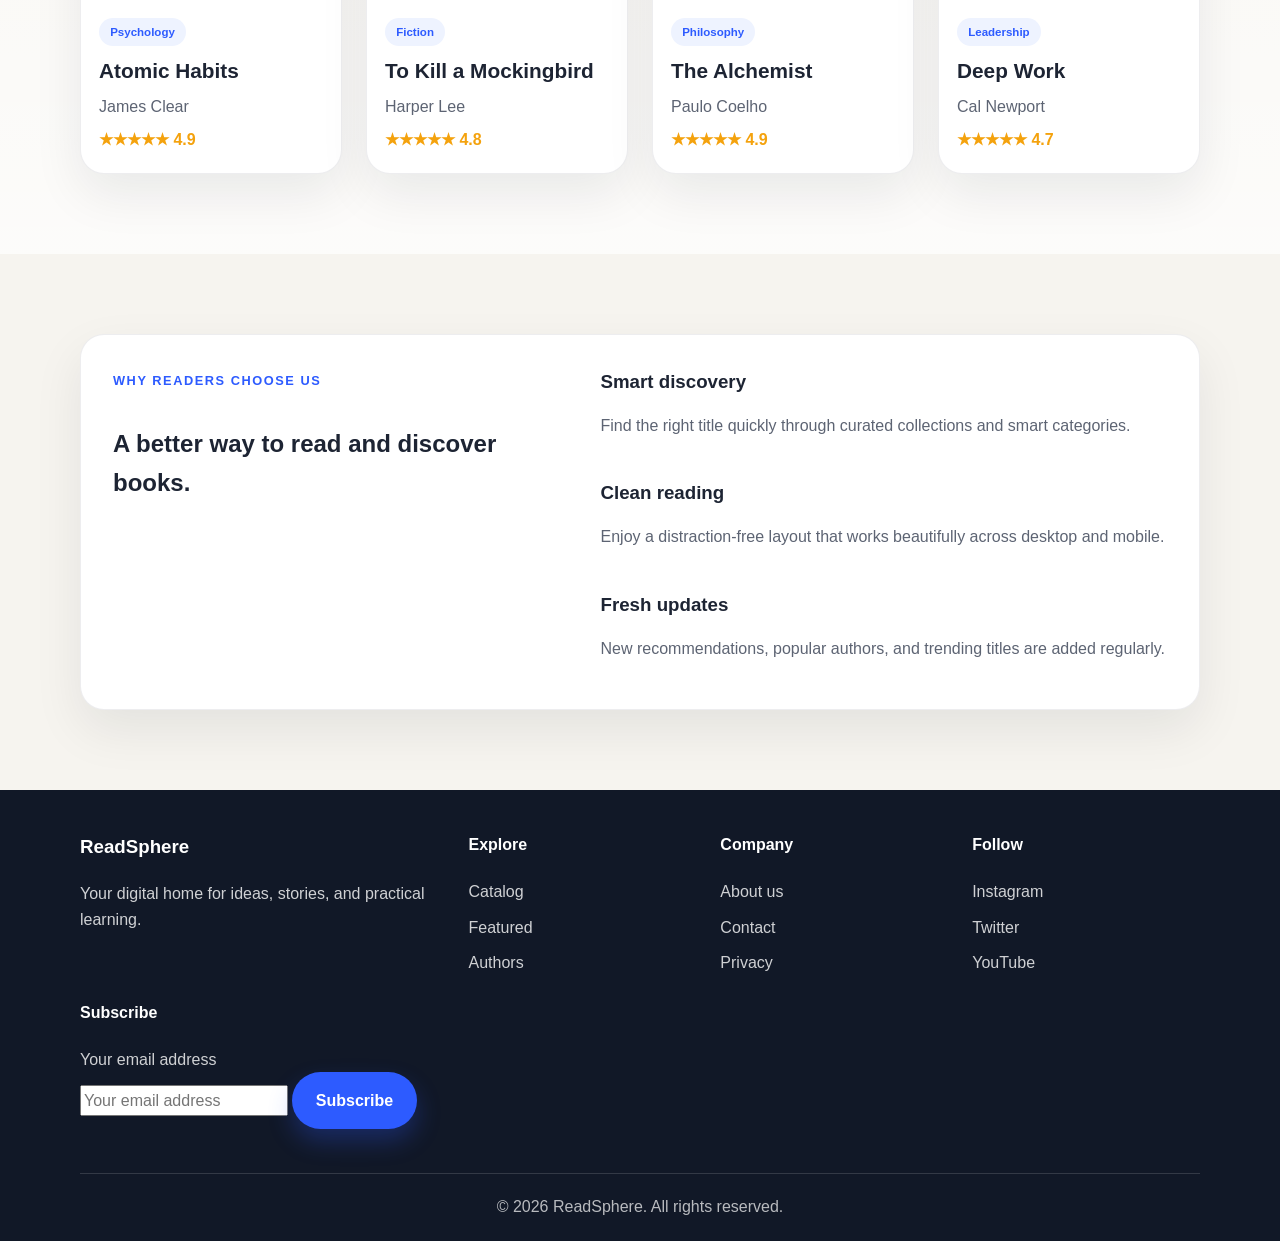
==== commit 7b6bd4cf: "adding subscribe button" ====
--- a/index.html
+++ b/index.html
@@ -221,6 +221,17 @@
               <li>YouTube</li>
             </ul>
           </div>
+          <div class="subscribe-box">
+            <h4>Subscribe</h4>
+            <form class="subscribe-form">
+              <label class="sr-only" for="subscribe-email">Your email address</label>
+              <div class="subscribe-row">
+                <input id="subscribe-email" name="email" type="email" placeholder="Your email address" required />
+                <button class="btn btn-primary" type="submit">Subscribe</button>
+              </div>
+              <p class="subscribe-message" role="status" aria-live="polite"></p>
+            </form>
+          </div>
         </div>
         <div class="footer-note">© <span id="year"></span> ReadSphere. All rights reserved.</div>
       </div>
--- a/styles.css
+++ b/styles.css
@@ -0,0 +1,744 @@
+:root {
+  --bg: #f6f4ef;
+  --panel: #ffffff;
+  --panel-soft: #f3efe8;
+  --primary: #2d5bff;
+  --primary-dark: #1e3fc9;
+  --secondary: #f3cb6c;
+  --text: #1d2433;
+  --muted: #5d6473;
+  --border: rgba(29, 36, 51, 0.08);
+  --shadow: 0 20px 50px rgba(17, 24, 39, 0.08);
+}
+
+* {
+  box-sizing: border-box;
+}
+
+html {
+  scroll-behavior: smooth;
+}
+
+body {
+  margin: 0;
+  font-family: Arial, Helvetica, sans-serif;
+  background: var(--bg);
+  color: var(--text);
+  line-height: 1.6;
+}
+
+a {
+  color: inherit;
+  text-decoration: none;
+}
+
+img {
+  max-width: 100%;
+  display: block;
+}
+
+button,
+input,
+textarea {
+  font: inherit;
+}
+
+.container {
+  width: min(1120px, calc(100% - 32px));
+  margin: 0 auto;
+}
+
+.site-header {
+  position: sticky;
+  top: 0;
+  z-index: 99;
+  background: rgba(255, 255, 255, 0.9);
+  border-bottom: 1px solid var(--border);
+  backdrop-filter: blur(10px);
+}
+
+.navbar {
+  display: flex;
+  align-items: center;
+  justify-content: space-between;
+  min-height: 76px;
+  gap: 24px;
+}
+
+.brand {
+  display: inline-flex;
+  align-items: center;
+  gap: 10px;
+  font-size: 1.4rem;
+  font-weight: 700;
+}
+
+.brand-mark {
+  display: grid;
+  place-items: center;
+  width: 34px;
+  height: 34px;
+  border-radius: 12px;
+  background: linear-gradient(135deg, var(--primary), #6f83ff);
+  color: white;
+  font-size: 1rem;
+}
+
+.nav-links,
+.nav-actions {
+  display: flex;
+  align-items: center;
+  gap: 18px;
+}
+
+.nav-links a {
+  color: var(--muted);
+  font-weight: 600;
+}
+
+.nav-links a.active,
+.nav-links a:hover {
+  color: var(--text);
+}
+
+.btn {
+  display: inline-flex;
+  align-items: center;
+  justify-content: center;
+  border-radius: 999px;
+  padding: 0.9rem 1.4rem;
+  font-weight: 700;
+  border: 1px solid transparent;
+  transition: 0.2s ease;
+}
+
+.btn:hover {
+  transform: translateY(-1px);
+}
+
+.btn-primary {
+  background: var(--primary);
+  color: #fff;
+  box-shadow: 0 12px 25px rgba(45, 91, 255, 0.28);
+}
+
+.btn-primary:hover {
+  background: var(--primary-dark);
+}
+
+.btn-secondary {
+  background: #eef2ff;
+  color: var(--primary);
+  border-color: rgba(45, 91, 255, 0.12);
+}
+
+.hero-section,
+.page-hero {
+  padding: 72px 0 28px;
+}
+
+.hero-layout {
+  display: grid;
+  grid-template-columns: 1.2fr 0.8fr;
+  align-items: center;
+  gap: 44px;
+}
+
+.eyebrow {
+  display: inline-block;
+  font-size: 0.8rem;
+  letter-spacing: 0.12em;
+  text-transform: uppercase;
+  font-weight: 700;
+  color: var(--primary);
+  margin-bottom: 14px;
+}
+
+.hero-copy h1,
+.hero-box h1 {
+  margin: 0 0 16px;
+  line-height: 1.06;
+  font-size: clamp(2.3rem, 4vw, 4.2rem);
+}
+
+.hero-copy p,
+.hero-box p,
+.story-panel p,
+.process-step p,
+.value-card p,
+.category-card p,
+.book-meta p,
+.feature-list p,
+.author-card p,
+.contact-list,
+.contact-card label,
+.info-card {
+  color: var(--muted);
+}
+
+.cta-row {
+  display: flex;
+  flex-wrap: wrap;
+  gap: 14px;
+  margin: 24px 0;
+}
+
+.hero-stats {
+  list-style: none;
+  display: flex;
+  flex-wrap: wrap;
+  gap: 26px;
+  padding: 0;
+  margin: 0;
+}
+
+.hero-stats li {
+  display: flex;
+  flex-direction: column;
+  gap: 4px;
+}
+
+.hero-stats strong {
+  font-size: 1.8rem;
+  line-height: 1;
+}
+
+.hero-stats span {
+  color: var(--muted);
+  font-size: 0.92rem;
+}
+
+.hero-panel {
+  display: flex;
+  justify-content: center;
+}
+
+.book-showcase {
+  width: min(420px, 100%);
+  display: flex;
+  flex-direction: column;
+  gap: 18px;
+}
+
+.book-cover {
+  display: flex;
+  flex-direction: column;
+  justify-content: flex-end;
+  gap: 10px;
+  width: 100%;
+  min-height: 340px;
+  padding: 22px;
+  border-radius: 28px;
+  background: linear-gradient(135deg, #1d2a6b 0%, #4a61ff 55%, #d9ecff 100%);
+  color: white;
+  box-shadow: var(--shadow);
+}
+
+.large-cover {
+  min-height: 300px;
+}
+
+.mini-tag {
+  width: fit-content;
+  padding: 0.4rem 0.7rem;
+  border-radius: 50px;
+  background: rgba(255, 255, 255, 0.2);
+  font-size: 0.72rem;
+  font-weight: 700;
+  letter-spacing: 0.05em;
+  text-transform: uppercase;
+}
+
+.book-cover h3 {
+  margin: 0;
+  font-size: 2rem;
+}
+
+.book-cover p {
+  margin: 0;
+  color: rgba(255, 255, 255, 0.8);
+}
+
+.stacked-cards {
+  display: flex;
+  gap: 18px;
+}
+
+.mini-card {
+  flex: 1;
+  background: var(--panel);
+  border: 1px solid var(--border);
+  border-radius: 20px;
+  padding: 18px 16px;
+  box-shadow: var(--shadow);
+}
+
+.mini-card span {
+  display: block;
+  font-size: 0.78rem;
+  color: var(--muted);
+  margin-bottom: 8px;
+}
+
+.mini-card strong {
+  font-size: 1.05rem;
+}
+
+.mini-card.accent {
+  background: #fee9b3;
+}
+
+.section {
+  padding: 80px 0;
+}
+
+.alt-bg {
+  background: linear-gradient(180deg, rgba(255,255,255,0.2), rgba(255,255,255,0.7));
+}
+
+.section-header {
+  margin-bottom: 30px;
+}
+
+.section-header h2 {
+  margin: 0;
+  font-size: clamp(2rem, 3vw, 2.8rem);
+}
+
+.category-grid,
+.value-grid,
+.book-grid,
+.author-grid,
+.footer-grid,
+.contact-layout,
+.about-grid,
+.feature-spotlight {
+  display: grid;
+  gap: 24px;
+}
+
+.category-grid {
+  grid-template-columns: repeat(4, minmax(0, 1fr));
+}
+
+.category-card,
+.value-card,
+.book-card,
+.author-card,
+.contact-card,
+.info-card,
+.story-panel,
+.process-list,
+.hero-box,
+.highlight-panel {
+  background: var(--panel);
+  border: 1px solid var(--border);
+  border-radius: 24px;
+  box-shadow: var(--shadow);
+}
+
+.category-card,
+.value-card,
+.author-card {
+  padding: 28px 22px;
+}
+
+.icon {
+  display: grid;
+  place-items: center;
+  width: 58px;
+  height: 58px;
+  border-radius: 18px;
+  background: #edf1ff;
+  font-size: 1.8rem;
+  margin-bottom: 18px;
+}
+
+.category-card h3,
+.value-card h3,
+.author-card h3,
+.info-card h3,
+.contact-card h2,
+.story-panel h2,
+.section-header h2,
+.feature-list h3,
+.spotlight-copy h2 {
+  margin-top: 0;
+  margin-bottom: 12px;
+}
+
+.book-grid {
+  grid-template-columns: repeat(4, minmax(0, 1fr));
+}
+
+.book-card {
+  overflow: hidden;
+  transition: transform 0.2s ease;
+}
+
+.book-card:hover {
+  transform: translateY(-4px);
+}
+
+.book-art {
+  height: 220px;
+  background: linear-gradient(135deg, #2948d3, #8fb9ff);
+}
+
+.art-1 { background: linear-gradient(135deg, #cfe0ff, #4c71ff); }
+.art-2 { background: linear-gradient(135deg, #f1d1b4, #ba7a4f); }
+.art-3 { background: linear-gradient(135deg, #d7f2e5, #456d5d); }
+.art-4 { background: linear-gradient(135deg, #ffd7d7, #a95e72); }
+.art-5 { background: linear-gradient(135deg, #ffe0a8, #d69339); }
+.art-6 { background: linear-gradient(135deg, #dfe8ff, #5375d4); }
+.art-7 { background: linear-gradient(135deg, #dff7df, #5ca15d); }
+.art-8 { background: linear-gradient(135deg, #fce7ff, #9c60c9); }
+
+.book-meta {
+  padding: 18px 18px 20px;
+}
+
+.tag {
+  display: inline-block;
+  padding: 0.32rem 0.7rem;
+  background: #eef3ff;
+  color: var(--primary);
+  border-radius: 999px;
+  font-size: 0.72rem;
+  font-weight: 700;
+  margin-bottom: 8px;
+}
+
+.book-meta h3,
+.author-card h3 {
+  margin: 0 0 6px;
+  font-size: 1.3rem;
+}
+
+.book-meta p {
+  margin: 0 0 8px;
+}
+
+.rating {
+  color: #f4a20d;
+  font-weight: 700;
+}
+
+.highlight-panel {
+  display: grid;
+  grid-template-columns: 0.9fr 1.1fr;
+  gap: 24px;
+  padding: 32px;
+}
+
+.feature-list {
+  display: grid;
+  gap: 24px;
+}
+
+.page-hero.small-hero {
+  padding-top: 54px;
+}
+
+.hero-box {
+  max-width: 760px;
+  padding: 28px 30px;
+}
+
+.about-grid {
+  grid-template-columns: 1.1fr 0.9fr;
+  align-items: start;
+}
+
+.story-panel,
+.process-list {
+  padding: 28px;
+}
+
+.check-list {
+  margin: 24px 0 0;
+  padding-left: 1.1rem;
+  color: var(--muted);
+}
+
+.check-list li + li {
+  margin-top: 10px;
+}
+
+.process-list {
+  display: grid;
+  gap: 18px;
+}
+
+.process-step {
+  display: grid;
+  grid-template-columns: 52px 1fr;
+  gap: 16px;
+  align-items: start;
+}
+
+.process-step strong {
+  display: grid;
+  place-items: center;
+  width: 52px;
+  height: 52px;
+  border-radius: 16px;
+  background: #edf1ff;
+  color: var(--primary);
+  font-size: 1.2rem;
+}
+
+.process-step h3 {
+  margin: 0 0 8px;
+}
+
+.value-grid {
+  grid-template-columns: repeat(3, minmax(0, 1fr));
+}
+
+.feature-spotlight {
+  grid-template-columns: 0.8fr 1.2fr;
+  align-items: center;
+}
+
+.spotlight-cover {
+  display: flex;
+  justify-content: center;
+}
+
+.spotlight-book {
+  width: min(320px, 100%);
+}
+
+.spotlight-copy {
+  padding: 8px 8px 8px 0;
+}
+
+.catalog-toolbar {
+  display: flex;
+  align-items: center;
+  justify-content: space-between;
+  gap: 22px;
+  flex-wrap: wrap;
+  margin-bottom: 18px;
+}
+
+.filter-group {
+  display: flex;
+  flex-wrap: wrap;
+  gap: 10px;
+}
+
+.filter-btn {
+  border: 1px solid var(--border);
+  background: white;
+  color: var(--muted);
+  border-radius: 999px;
+  padding: 0.7rem 1rem;
+  font-weight: 700;
+  cursor: pointer;
+}
+
+.filter-btn.active {
+  background: var(--primary);
+  border-color: var(--primary);
+  color: #fff;
+}
+
+.search-box {
+  min-width: 260px;
+}
+
+.search-box input {
+  width: 100%;
+  padding: 0.9rem 1rem;
+  border: 1px solid var(--border);
+  border-radius: 14px;
+  background: white;
+}
+
+.catalog-grid .book-card[style*='display: none'] {
+  display: none !important;
+}
+
+.author-grid {
+  grid-template-columns: repeat(3, minmax(0, 1fr));
+}
+
+.author-card {
+  text-align: left;
+}
+
+.author-avatar {
+  width: 72px;
+  height: 72px;
+  border-radius: 50%;
+  display: grid;
+  place-items: center;
+  font-weight: 700;
+  font-size: 1.2rem;
+  color: white;
+  margin-bottom: 18px;
+}
+
+.avatar-1 { background: linear-gradient(135deg, #2d5bff, #7ca0ff); }
+.avatar-2 { background: linear-gradient(135deg, #8c5e3c, #d7a86a); }
+.avatar-3 { background: linear-gradient(135deg, #2d8c6a, #80d5ac); }
+.avatar-4 { background: linear-gradient(135deg, #d16262, #f0a499); }
+.avatar-5 { background: linear-gradient(135deg, #6c57d7, #baa7ff); }
+.avatar-6 { background: linear-gradient(135deg, #e59f2d, #f6d68d); }
+
+.contact-layout {
+  grid-template-columns: 1.2fr 0.8fr;
+  align-items: start;
+}
+
+.contact-card,
+.info-card {
+  padding: 28px;
+}
+
+.form-row + .form-row {
+  margin-top: 18px;
+}
+
+.contact-form label {
+  display: block;
+  font-weight: 700;
+  color: var(--text);
+}
+
+.contact-form input,
+.contact-form textarea {
+  width: 100%;
+  margin-top: 8px;
+  border-radius: 14px;
+  border: 1px solid var(--border);
+  padding: 0.9rem 1rem;
+  background: #fff;
+}
+
+.contact-list {
+  list-style: none;
+  margin: 0;
+  padding: 0;
+  display: grid;
+  gap: 14px;
+}
+
+.footer {
+  background: #111827;
+  color: rgba(255,255,255,0.8);
+  padding: 42px 0 22px;
+}
+
+.footer-grid {
+  grid-template-columns: 1.6fr 1fr 1fr 1fr;
+  margin-bottom: 28px;
+}
+
+.footer h3,
+.footer h4 {
+  color: white;
+  margin-top: 0;
+}
+
+.footer-list {
+  list-style: none;
+  margin: 0;
+  padding: 0;
+  display: grid;
+  gap: 10px;
+}
+
+.footer-note {
+  border-top: 1px solid rgba(255,255,255,0.14);
+  padding-top: 20px;
+  text-align: center;
+  color: rgba(255,255,255,0.7);
+}
+
+@media (max-width: 980px) {
+  .hero-layout,
+  .about-grid,
+  .feature-spotlight,
+  .contact-layout,
+  .highlight-panel,
+  .category-grid,
+  .book-grid,
+  .author-grid,
+  .value-grid,
+  .footer-grid {
+    grid-template-columns: 1fr 1fr;
+  }
+
+  .hero-layout,
+  .feature-spotlight,
+  .contact-layout,
+  .highlight-panel,
+  .about-grid {
+    grid-template-columns: 1fr;
+  }
+
+  .nav-links {
+    position: absolute;
+    top: 76px;
+    left: 16px;
+    right: 16px;
+    display: none;
+    flex-direction: column;
+    background: rgba(255,255,255,0.98);
+    padding: 18px;
+    border-radius: 18px;
+    border: 1px solid var(--border);
+    box-shadow: var(--shadow);
+  }
+
+  .nav-links.open {
+    display: flex;
+  }
+
+  .menu-toggle {
+    display: inline-flex;
+    border: 1px solid var(--border);
+    background: white;
+    border-radius: 12px;
+    width: 46px;
+    height: 46px;
+    align-items: center;
+    justify-content: center;
+    cursor: pointer;
+  }
+
+  .nav-actions {
+    display: none;
+  }
+}
+
+@media (max-width: 640px) {
+  .category-grid,
+  .book-grid,
+  .author-grid,
+  .value-grid,
+  .footer-grid {
+    grid-template-columns: 1fr;
+  }
+
+  .hero-copy h1,
+  .hero-box h1 {
+    font-size: 2.3rem;
+  }
+
+  .cta-row {
+    flex-direction: column;
+    align-items: stretch;
+  }
+
+  .btn {
+    width: 100%;
+  }
+}
+
+.menu-toggle {
+  display: none;
+}
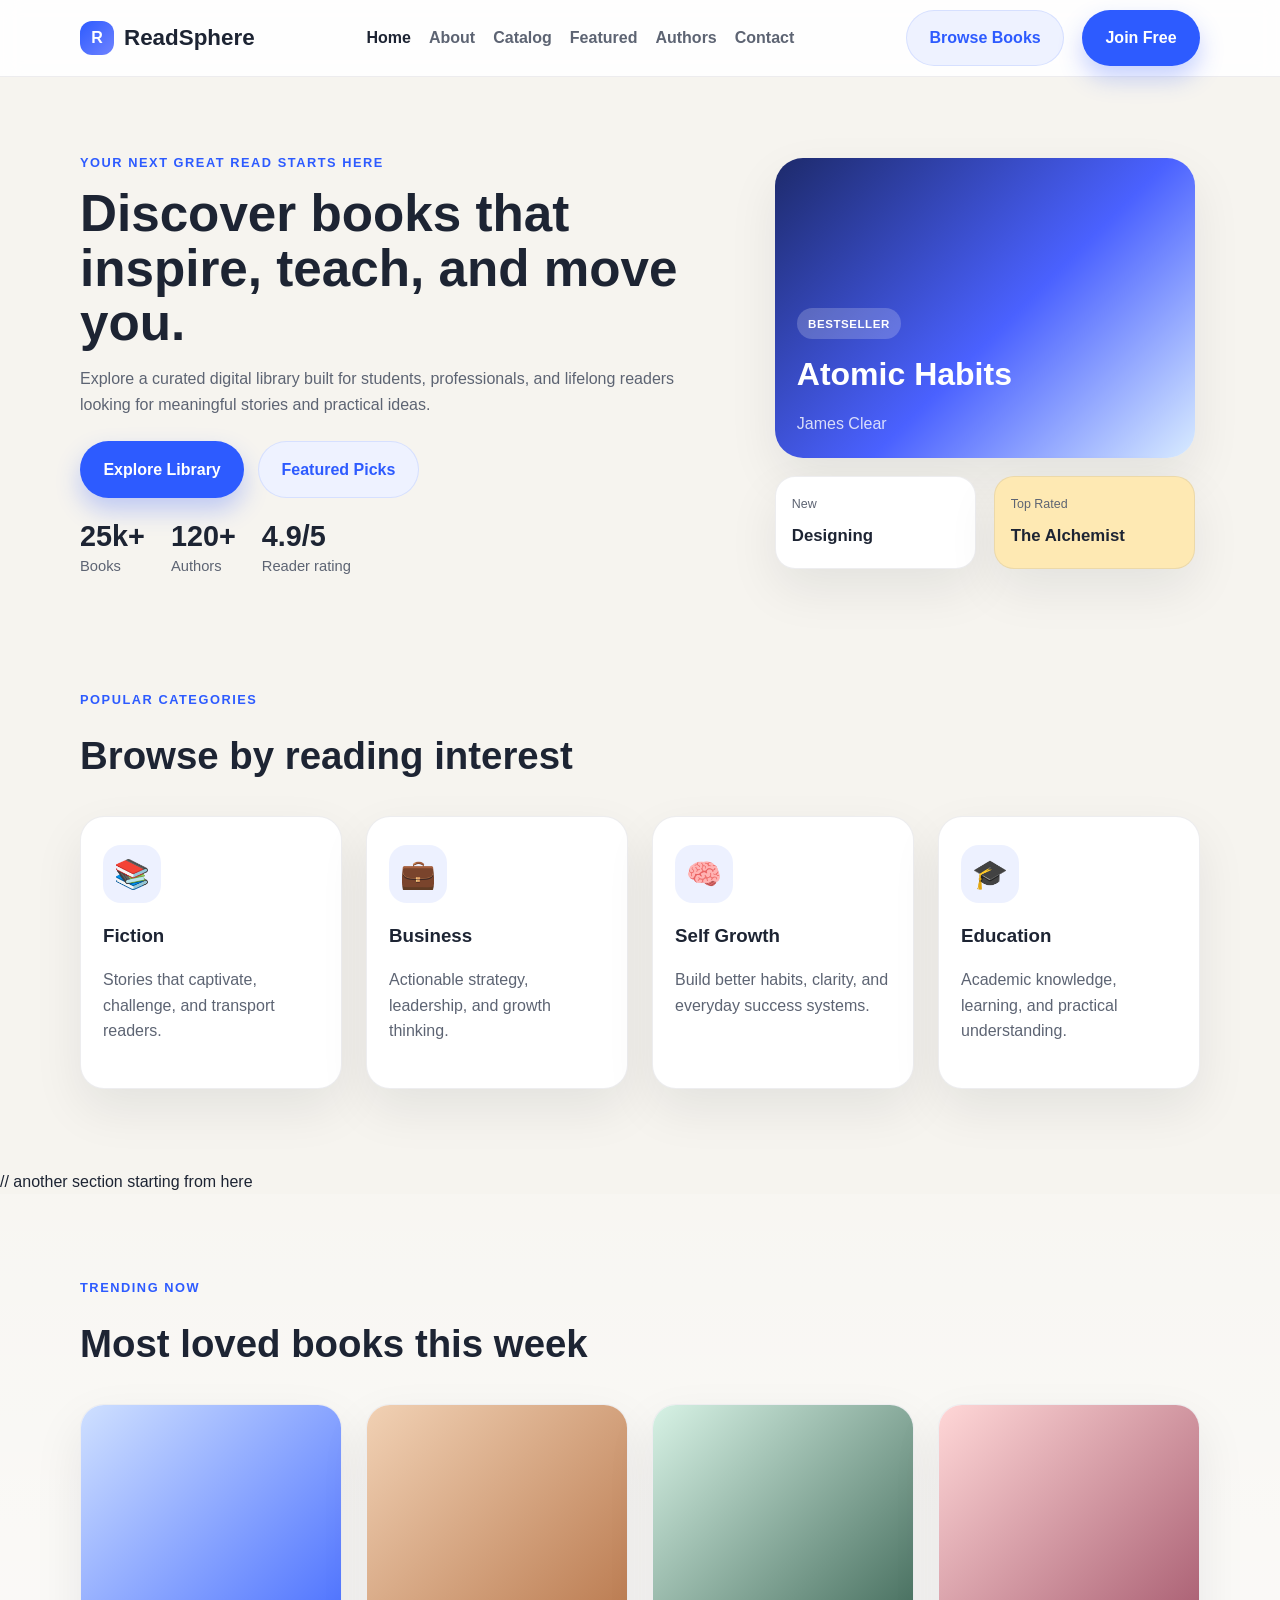
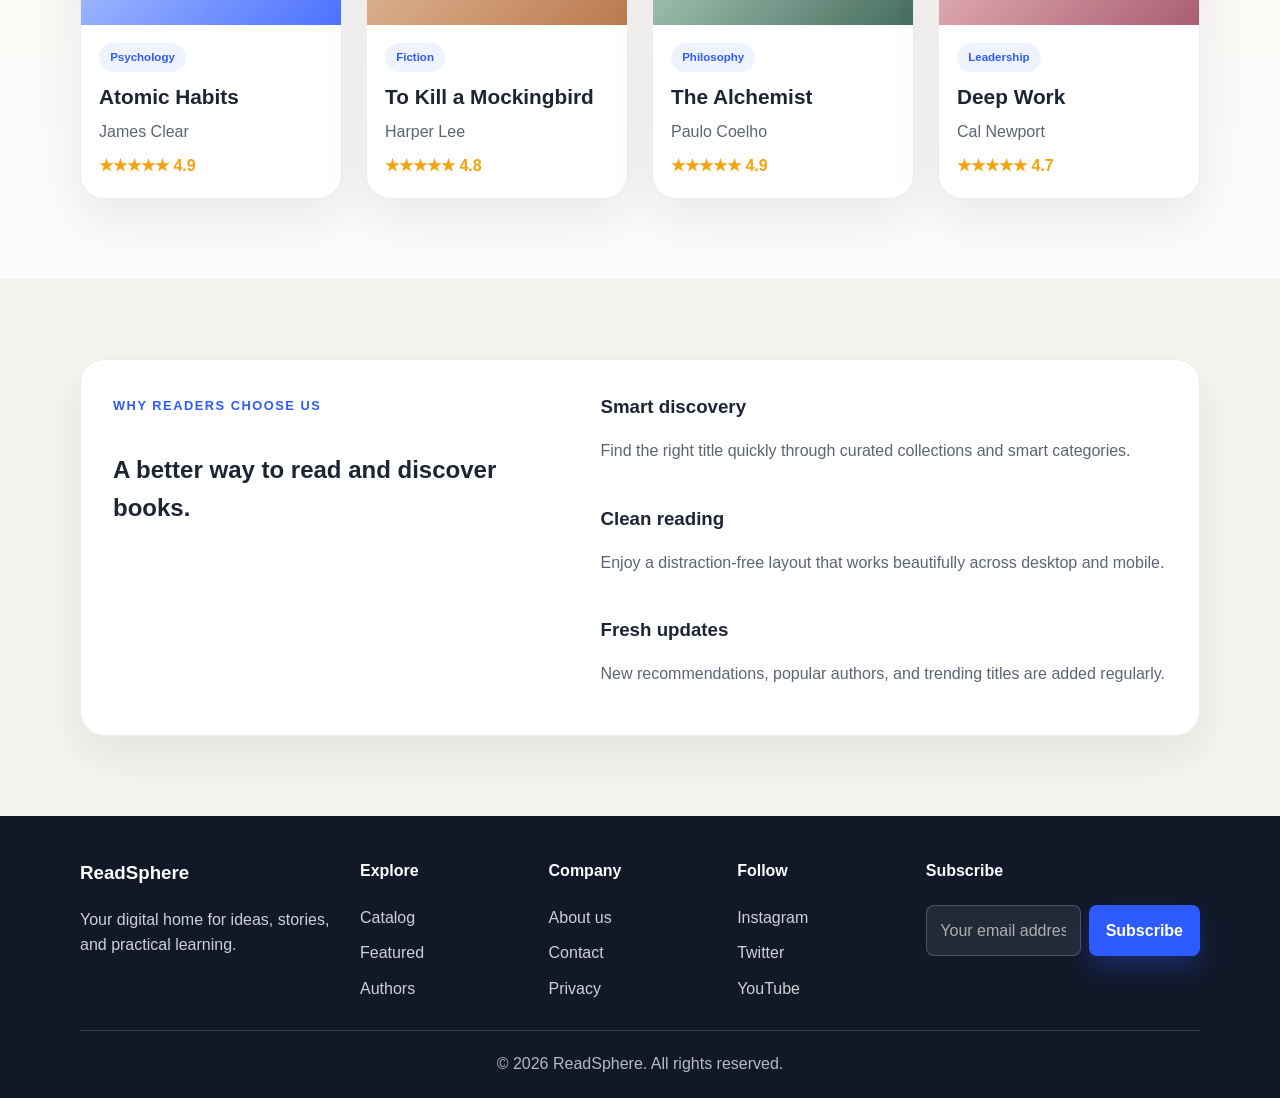
==== commit f4a180b6: "adding some features" ====
--- a/index.html
+++ b/index.html
@@ -113,7 +113,7 @@
           </div>
         </div>
       </section>
-
+// another section starting from here
       <section class="section alt-bg">
         <div class="container">
           <div class="section-header">
--- a/styles.css
+++ b/styles.css
@@ -287,7 +287,7 @@
 .mini-card.accent {
   background: #fee9b3;
 }
-
+/* this section contains the main layout styles for the page */
 .section {
   padding: 80px 0;
 }
@@ -633,7 +633,7 @@
 }
 
 .footer-grid {
-  grid-template-columns: 1.6fr 1fr 1fr 1fr;
+  grid-template-columns: 1.4fr 0.9fr 0.9fr 0.9fr 1.5fr;
   margin-bottom: 28px;
 }
 
@@ -649,6 +649,55 @@
   padding: 0;
   display: grid;
   gap: 10px;
+}
+
+.subscribe-form {
+  margin-top: 8px;
+}
+
+.subscribe-row {
+  display: flex;
+  gap: 8px;
+}
+
+.subscribe-row input {
+  min-width: 0;
+  width: 100%;
+  padding: 0.75rem 0.85rem;
+  border: 1px solid rgba(255, 255, 255, 0.2);
+  border-radius: 8px;
+  background: rgba(255, 255, 255, 0.08);
+  color: white;
+}
+
+.subscribe-row input::placeholder {
+  color: rgba(255, 255, 255, 0.62);
+}
+
+.subscribe-row .btn {
+  flex-shrink: 0;
+  padding: 0.75rem 1rem;
+  border-radius: 8px;
+  cursor: pointer;
+}
+
+.subscribe-message {
+  min-height: 24px;
+  margin: 8px 0 0;
+  color: #f3cb6c;
+  font-size: 0.85rem;
+}
+
+.sr-only {
+  position: absolute;
+  width: 1px;
+  height: 1px;
+  padding: 0;
+  margin: -1px;
+  overflow: hidden;
+  clip: rect(0, 0, 0, 0);
+  white-space: nowrap;
+  border: 0;
 }
 
 .footer-note {
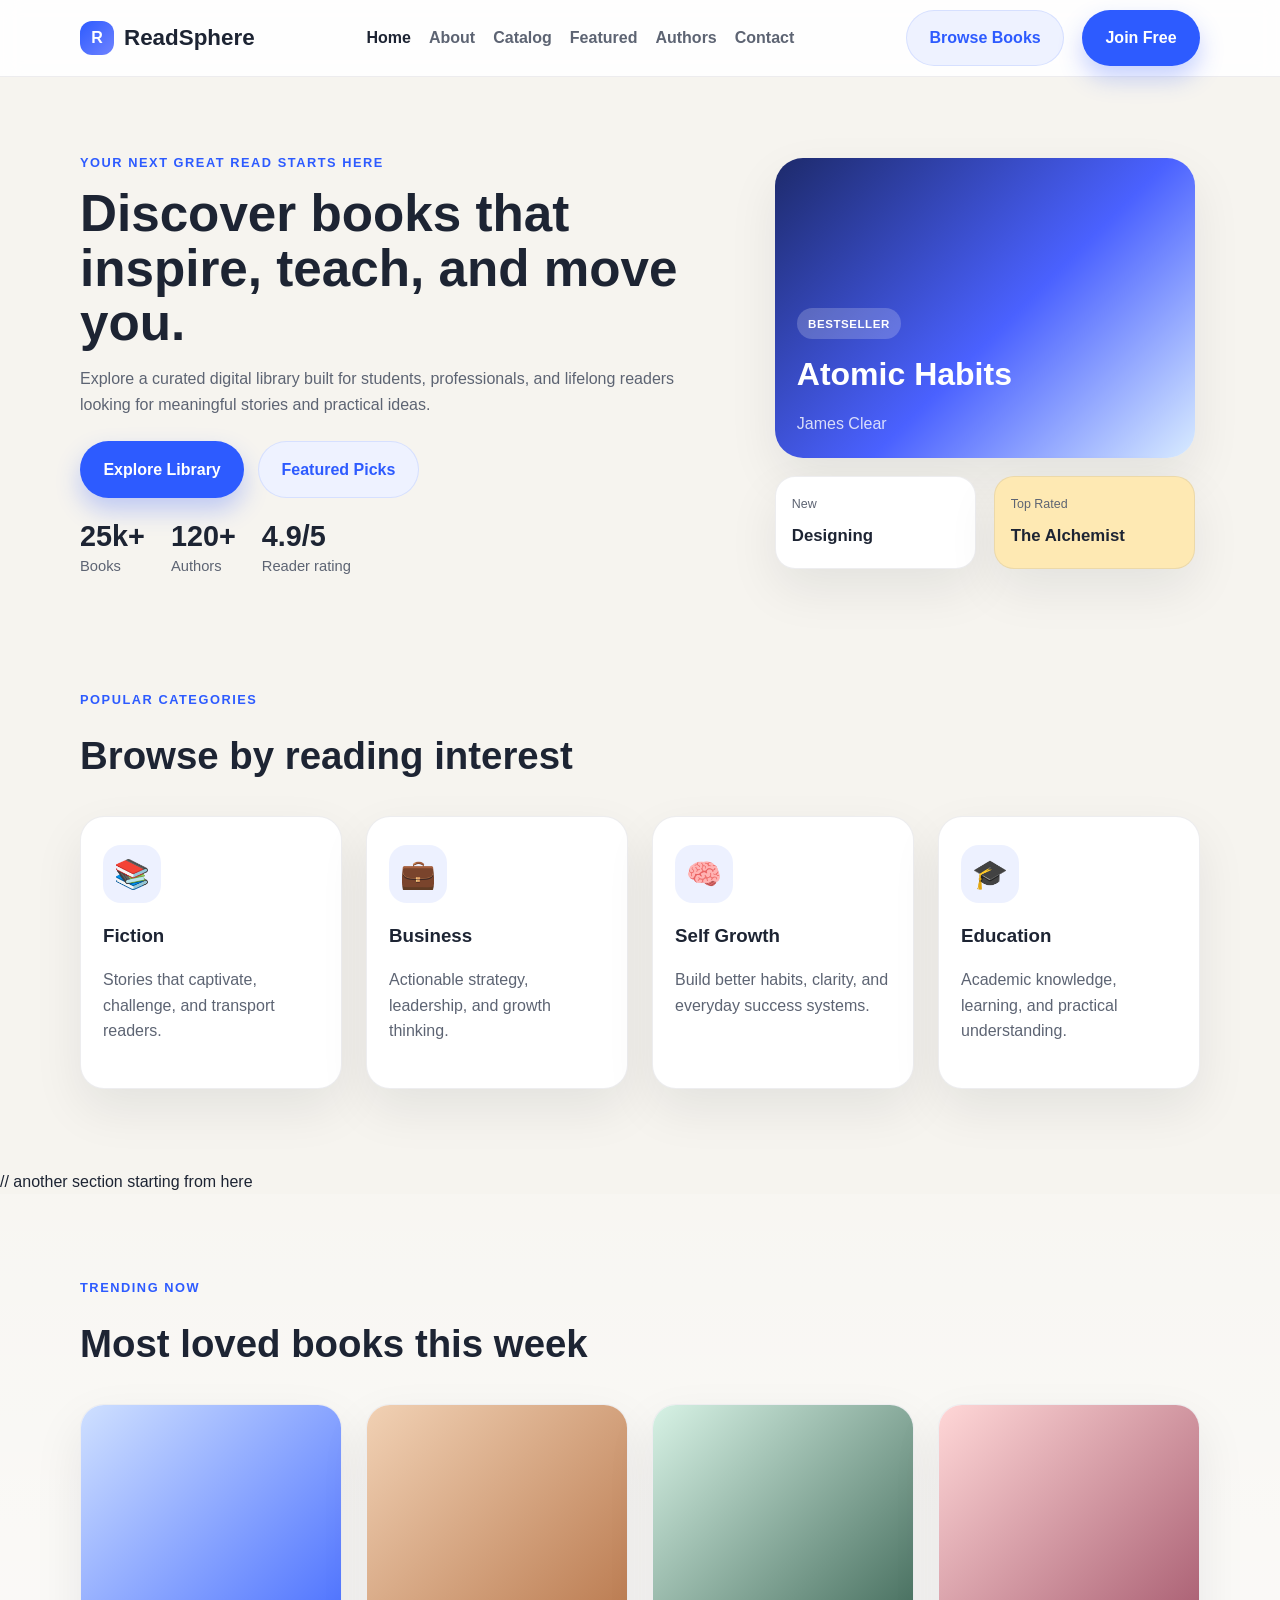
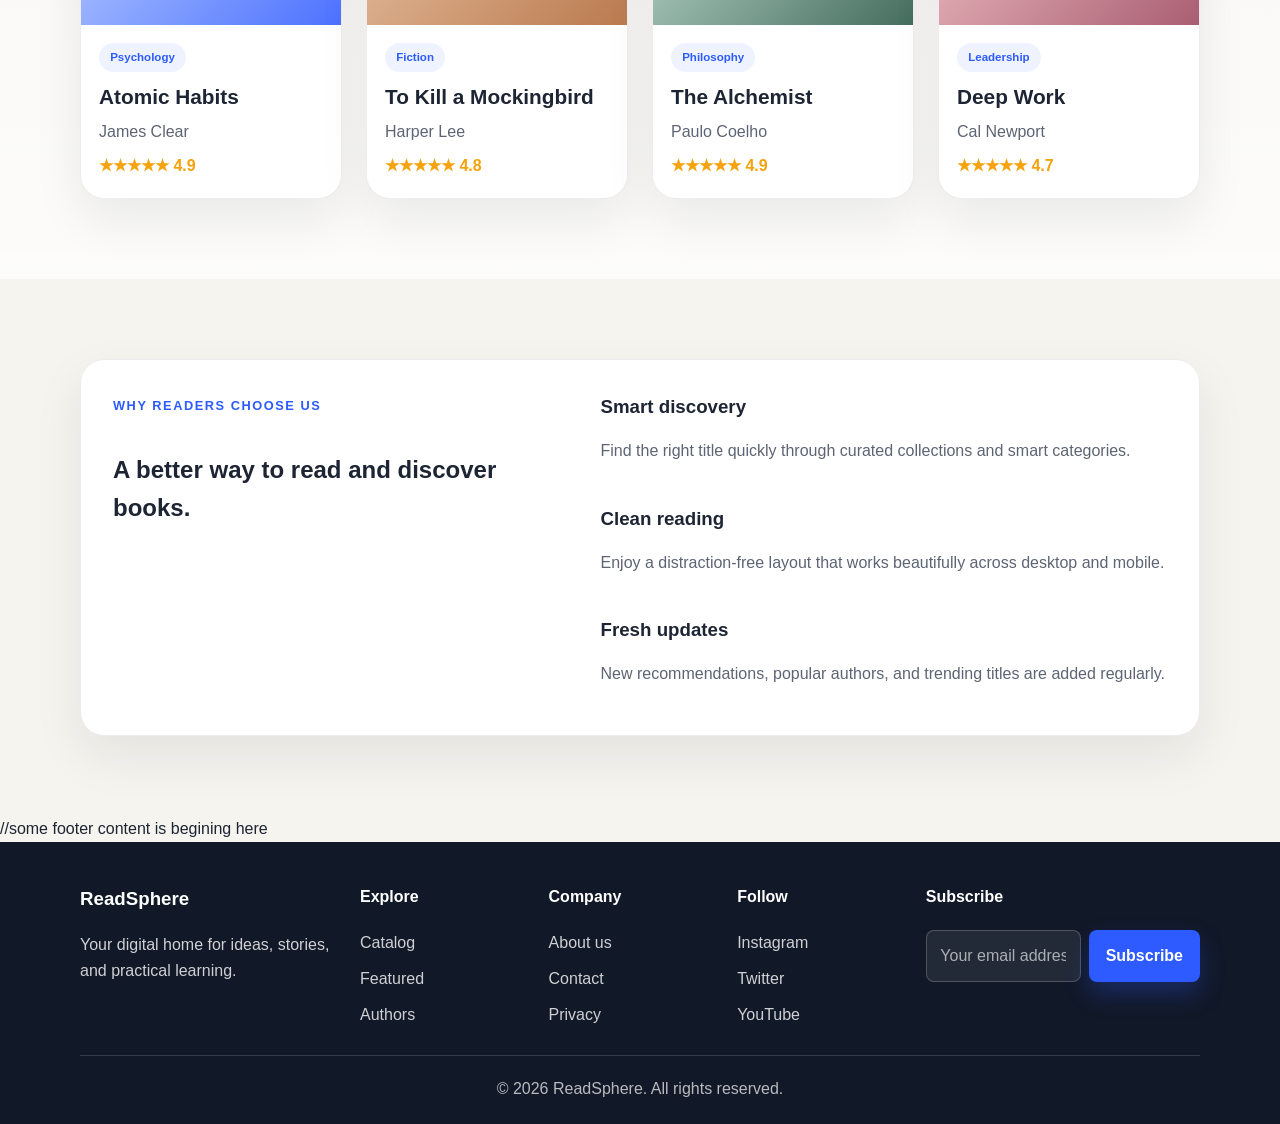
==== commit 89fb6374: "change some features" ====
--- a/index.html
+++ b/index.html
@@ -189,7 +189,7 @@
         </div>
       </section>
     </main>
-
+//some footer content is begining here 
     <footer class="footer">
       <div class="container">
         <div class="footer-grid">
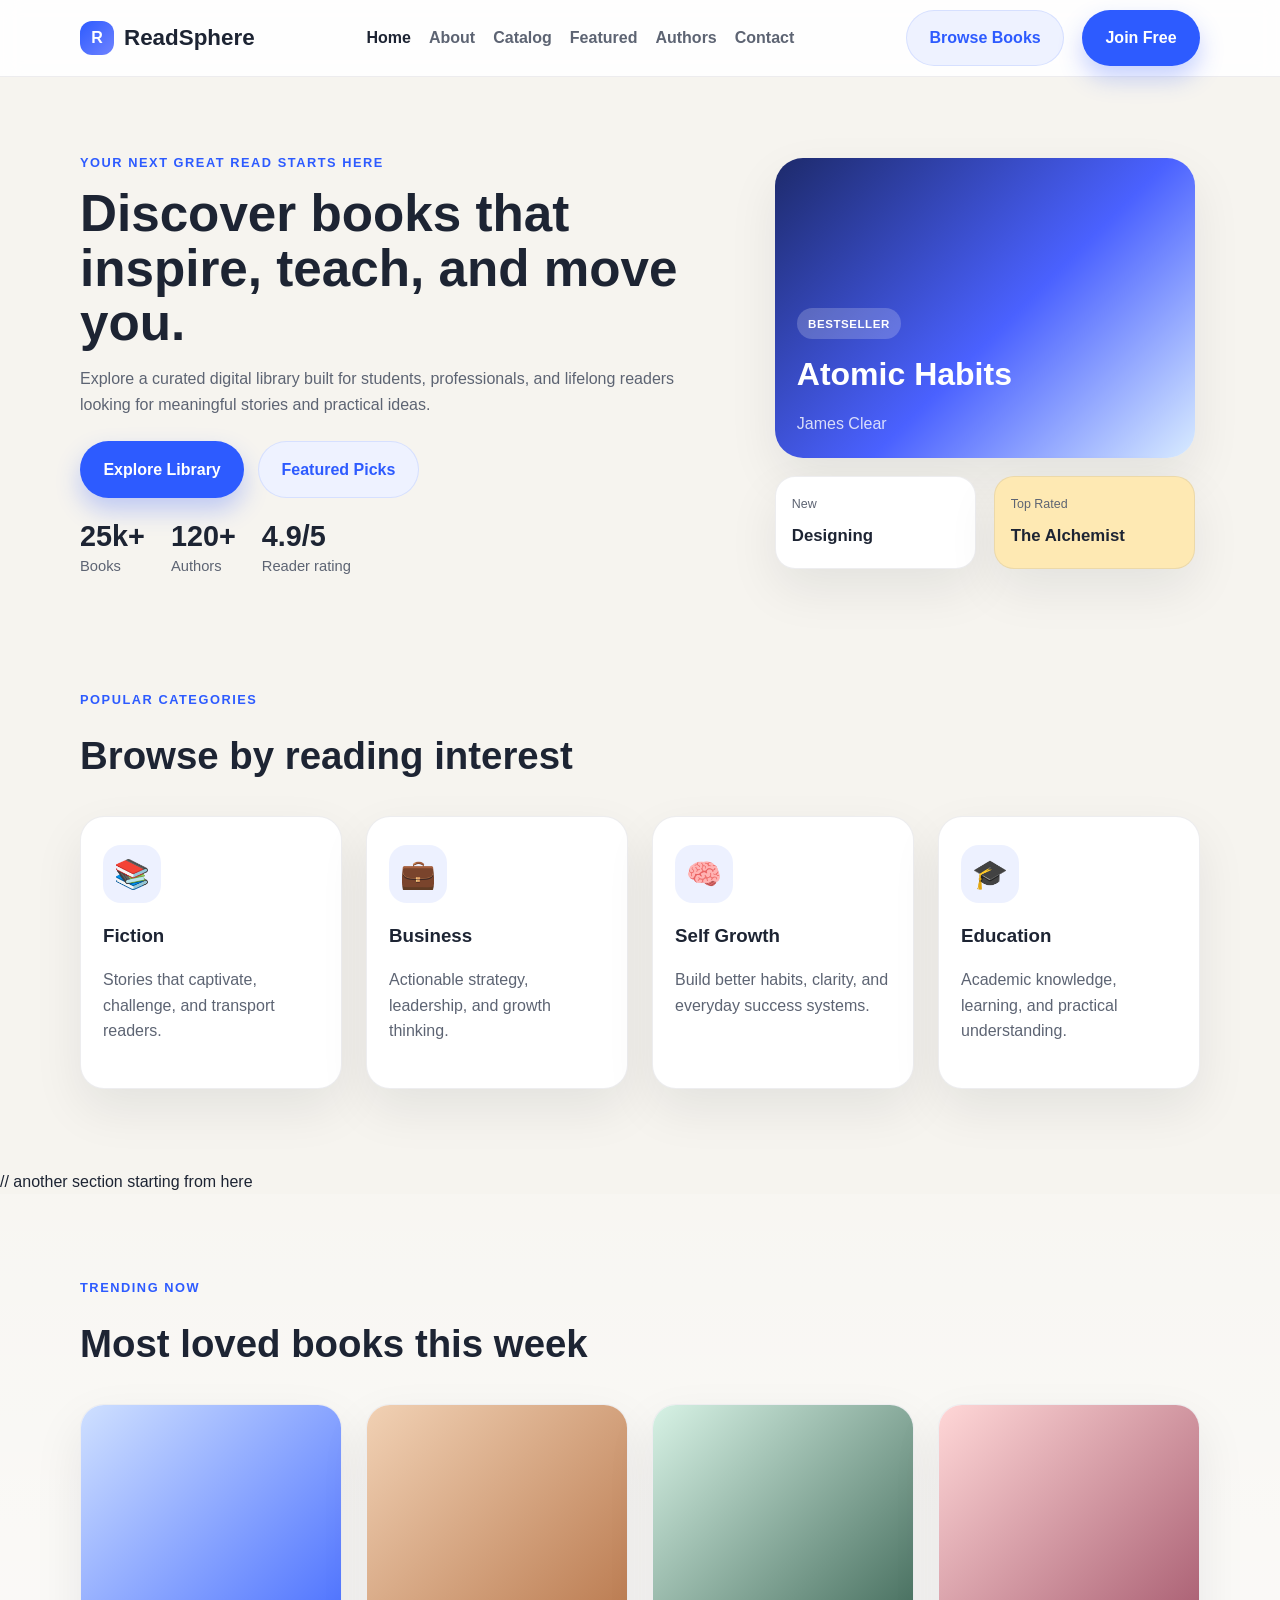
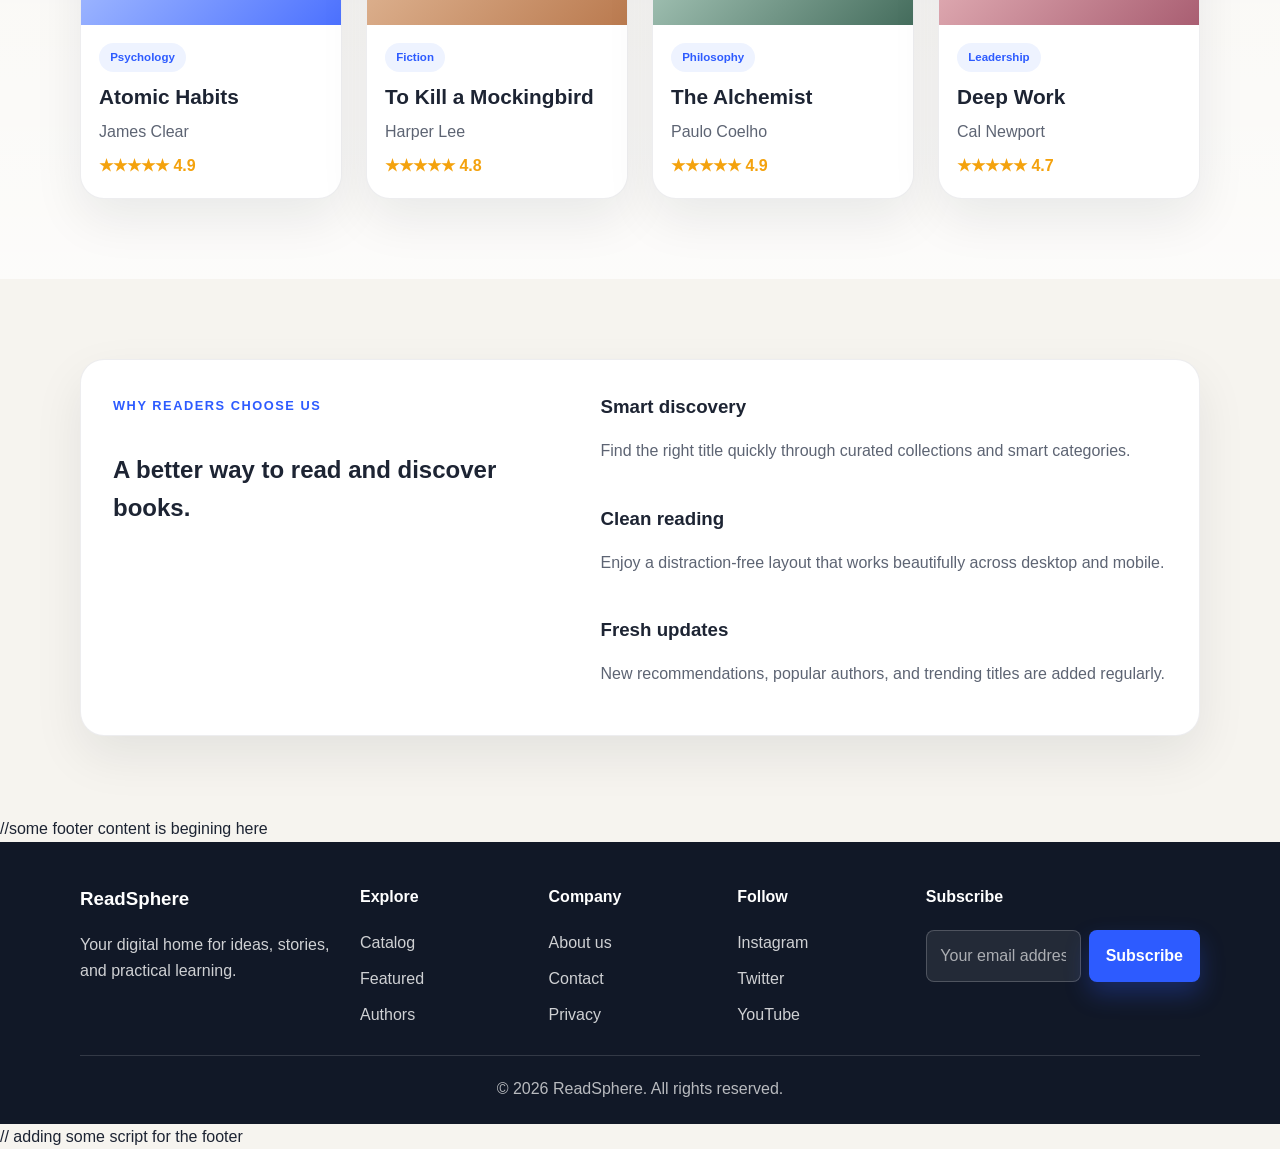
==== commit 5a20b2ab: "adding some features" ====
--- a/index.html
+++ b/index.html
@@ -189,7 +189,7 @@
         </div>
       </section>
     </main>
-//some footer content is begining here 
+//some footer content is begining here
     <footer class="footer">
       <div class="container">
         <div class="footer-grid">
@@ -236,7 +236,7 @@
         <div class="footer-note">© <span id="year"></span> ReadSphere. All rights reserved.</div>
       </div>
     </footer>
-
+// adding some script for the footer 
     <script src="script.js"></script>
   </body>
 </html>
